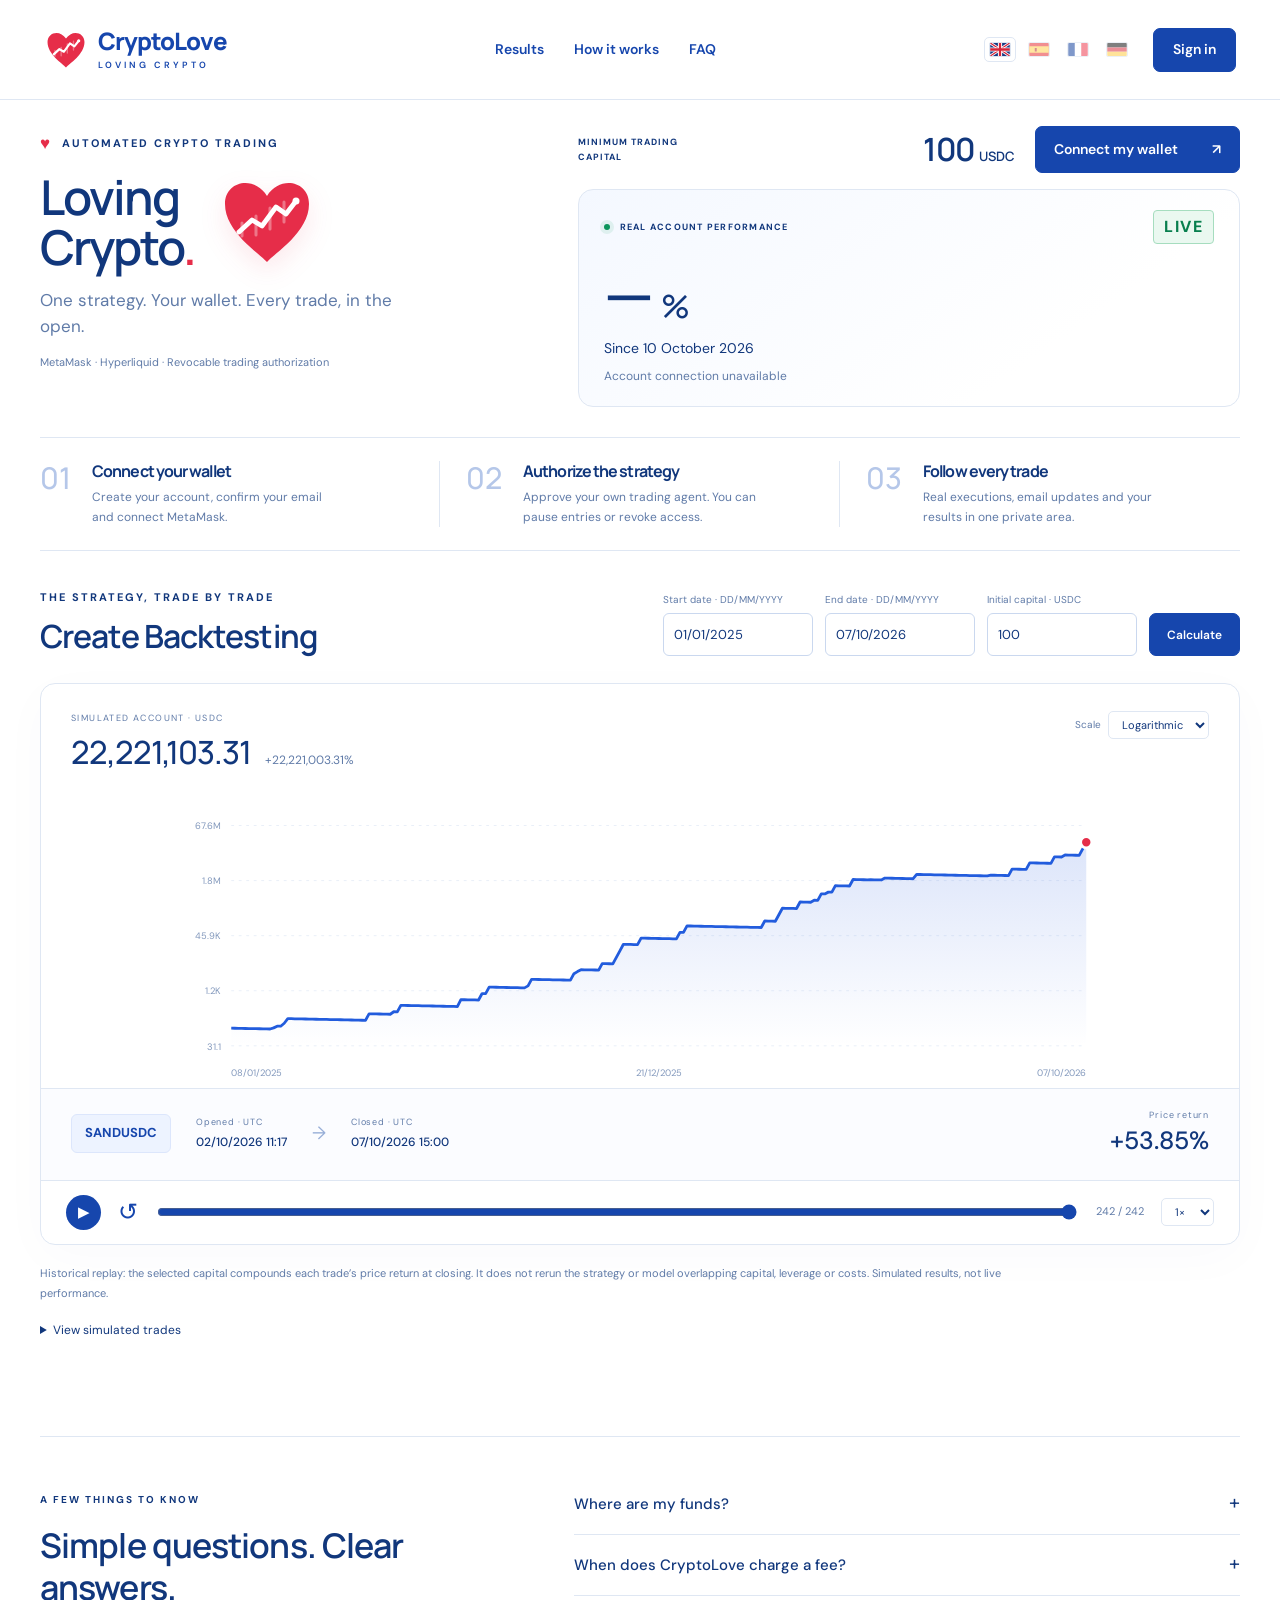
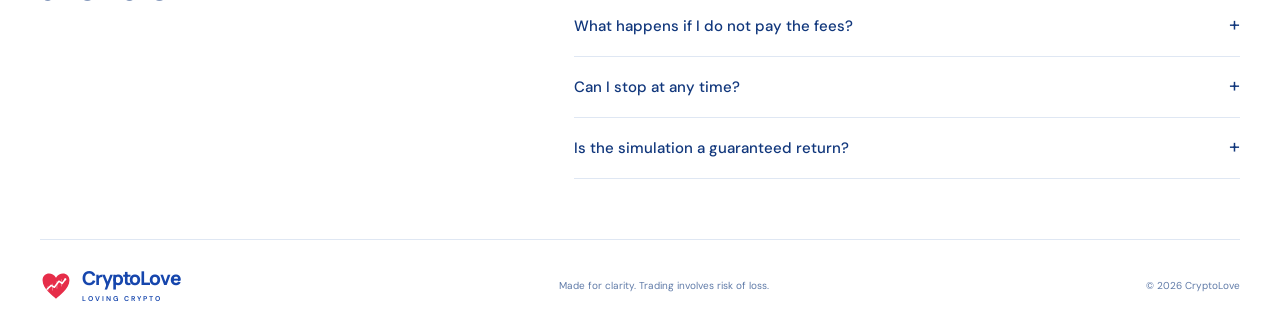
==== index.html @ 9a8be5e4 "Add files via upload" ====
<!doctype html>
<html lang="en"><head><meta charset="utf-8"><meta name="viewport" content="width=device-width,initial-scale=1">
<title>CryptoLove · Loving Crypto</title><meta name="description" content="Automated crypto trading with a revocable Hyperliquid agent. Real account transparency and an interactive historical simulation.">
<meta name="theme-color" content="#ffffff"><link rel="icon" href="logo.svg" type="image/svg+xml"><link rel="stylesheet" href="style.css">
<script src="config.js" defer></script><script src="backtest.js" defer></script><script src="app.js" defer></script></head>
<body>
<header class="site-header"><a class="brand" href="#" aria-label="CryptoLove home"><img src="logo.svg" class="brand-heart" alt=""><span>Crypto<span class="love-word">Love</span><small>LOVING CRYPTO</small></span></a>
<nav aria-label="Main"><a href="#results" data-i18n="results">Results</a><a href="#how" data-i18n="how">How it works</a><a href="#faq" data-i18n="faq">FAQ</a></nav>
<div class="header-actions"><div class="languages" aria-label="Language">
<button class="flag selected" data-lang="en" aria-label="English" title="English"><svg viewBox="0 0 60 40"><path fill="#183b85" d="M0 0h60v40H0z"/><path stroke="#fff" stroke-width="9" d="m0 0 60 40M60 0 0 40"/><path stroke="#d52439" stroke-width="4" d="m0 0 60 40M60 0 0 40"/><path stroke="#fff" stroke-width="13" d="M30 0v40M0 20h60"/><path stroke="#d52439" stroke-width="7" d="M30 0v40M0 20h60"/></svg></button>
<button class="flag" data-lang="es" aria-label="Español" title="Español"><svg viewBox="0 0 60 40"><path fill="#e73538" d="M0 0h60v40H0z"/><path fill="#ffd353" d="M0 10h60v20H0z"/><path fill="#b43038" d="M17 15h6v11h-6z"/></svg></button>
<button class="flag" data-lang="fr" aria-label="Français" title="Français"><svg viewBox="0 0 60 40"><path fill="#fff" d="M0 0h60v40H0z"/><path fill="#1845a0" d="M0 0h20v40H0z"/><path fill="#ee3d51" d="M40 0h20v40H40z"/></svg></button>
<button class="flag" data-lang="de" aria-label="Deutsch" title="Deutsch"><svg viewBox="0 0 60 40"><path fill="#171717" d="M0 0h60v14H0z"/><path fill="#db3343" d="M0 14h60v13H0z"/><path fill="#ffcd46" d="M0 27h60v13H0z"/></svg></button></div>
<button id="authButton" class="button small" data-i18n="signIn">Sign in</button><button id="privateButton" class="button small" hidden data-i18n="privateArea">Private area ↗</button></div></header>
<main>
<section class="hero shell">
<div class="hero-copy"><div class="eyebrow"><span class="tiny-heart">♥</span> <span data-i18n="automated">AUTOMATED CRYPTO TRADING</span></div>
<h1><span>Loving<br>Crypto<span class="period">.</span></span><img class="living-heart" src="logo.svg" alt="Red heart with a stock chart"></h1>
<p class="hero-description" data-i18n="heroText">One strategy. Your wallet. Every trade, in the open.</p>
<p class="micro" data-i18n="metaNote">MetaMask · Hyperliquid · Revocable trading authorization</p></div>
<div class="hero-data"><div class="hero-actions"><div class="minimum"><span data-i18n="minimum">MINIMUM TRADING CAPITAL</span><strong>100 <em>USDC</em></strong></div><button id="connectButton" class="button primary"><span data-i18n="connect">Connect my wallet</span><span aria-hidden="true">↗</span></button></div><article class="live-card"><div class="card-top"><span class="eyebrow"><i class="live-dot"></i><span data-i18n="realPerformance">REAL ACCOUNT PERFORMANCE</span></span><span class="live-tag">LIVE</span></div>
<div id="liveReturn" class="live-number">—<span>%</span></div><p class="since" data-i18n="since">Since 10 October 2026</p>
<p id="liveStatus" class="micro" aria-live="polite" data-i18n="awaiting">Connecting to account…</p><div class="live-rule"></div>
<a id="auditLink" class="text-link" hidden target="_blank" rel="noopener noreferrer"><span data-i18n="audit">Verify account on Hypurrscan</span> ↗</a>
</article></div>
</section>
<section id="how" class="steps shell" aria-label="How it works"><article><span class="step-no">01</span><div><h2 data-i18n="step1">Connect your wallet</h2><p data-i18n="step1Text">Create your account, confirm your email and connect MetaMask.</p></div></article><article><span class="step-no">02</span><div><h2 data-i18n="step2">Authorize the strategy</h2><p data-i18n="step2Text">Approve your own trading agent. You can pause entries or revoke access.</p></div></article><article><span class="step-no">03</span><div><h2 data-i18n="step3">Follow every trade</h2><p data-i18n="step3Text">Real executions, email updates and your results in one private area.</p></div></article></section>
<section id="results" class="simulation shell"><div class="section-head"><div><p class="eyebrow" data-i18n="replayEyebrow">THE STRATEGY, TRADE BY TRADE</p><h2 data-i18n="replayTitle">Create Backtesting</h2></div><form id="backtestForm" class="backtest-form" novalidate><label><span data-i18n="startDate">Start date · DD/MM/YYYY</span><input id="startDate" type="text" inputmode="numeric" placeholder="DD/MM/YYYY" maxlength="10" required aria-describedby="backtestMessage"></label><label><span data-i18n="endDate">End date · DD/MM/YYYY</span><input id="endDate" type="text" inputmode="numeric" placeholder="DD/MM/YYYY" maxlength="10" required aria-describedby="backtestMessage"></label><label><span data-i18n="initialCapital">Initial capital · USDC</span><input id="initialCapital" type="number" min="100" step="0.01" value="100" required aria-describedby="backtestMessage"></label><button id="createBacktest" type="submit" class="button" data-i18n="calculate">Calculate</button></form></div>
<p id="backtestMessage" class="backtest-message" role="status" hidden></p>
<div class="player"><div class="player-top"><div><span class="micro" data-i18n="index">SIMULATED ACCOUNT · USDC</span><strong id="indexValue">100.00</strong><span id="indexReturn">0.00%</span></div><div class="player-filters"><label><span data-i18n="scale">Scale</span><select id="scale"><option value="log" data-i18n="logScale">Logarithmic</option><option value="linear" data-i18n="linearScale">Linear</option></select></label></div></div>
<div class="chart-wrap"><svg id="chart" viewBox="0 0 1000 320" role="img" aria-label="Interactive historical compound index"><defs><linearGradient id="areaFill" x1="0" y1="0" x2="0" y2="1"><stop offset="0%" stop-color="#255bde" stop-opacity=".16"/><stop offset="100%" stop-color="#255bde" stop-opacity="0"/></linearGradient></defs><g id="grid"></g><path id="area" fill="url(#areaFill)"></path><path id="curve" fill="none" stroke="#225cdd" stroke-width="3" stroke-linejoin="round"></path><circle id="cursorDot" r="6" fill="#e52d49" stroke="white" stroke-width="3"></circle></svg><div id="chartEmpty" class="chart-empty" data-i18n="loading">Loading history…</div></div>
<div class="trade-caption" aria-live="polite"><span id="replayCoin" class="coin-badge">—</span><div><small data-i18n="opened">Opened · UTC</small><strong id="replayOpen">—</strong></div><span class="caption-arrow">→</span><div><small data-i18n="closed">Closed · UTC</small><strong id="replayClose">—</strong></div><div class="replay-profit"><small data-i18n="priceReturn">Price return</small><strong id="replayProfit">—</strong></div></div>
<div class="controls"><button id="play" class="play" aria-label="Play">▶</button><button id="restart" class="icon-button" aria-label="Restart">↺</button><input id="timeline" type="range" min="0" max="1" value="0" aria-label="Trade timeline"><span id="progress">0 / 0</span><select id="speed" aria-label="Playback speed"><option value="1">1×</option><option value="2">2×</option><option value="4">4×</option></select></div></div>
<p class="simulation-note" data-i18n="methodology">Historical replay: the selected capital compounds each trade’s price return at closing. It does not rerun the strategy or model overlapping capital, leverage or costs. Simulated results, not live performance.</p>
<details class="history-details"><summary data-i18n="viewHistory">View simulated trades</summary><p id="sourceInfo" class="micro"></p><div class="table-scroll"><table><thead><tr><th data-i18n="coin">Coin</th><th data-i18n="opened">Opened · UTC</th><th data-i18n="closed">Closed · UTC</th><th data-i18n="priceReturn">Price return</th><th data-i18n="cumulativeReturn">Cumulative return %</th><th data-i18n="simulatedBalance">Account · USDC</th></tr></thead><tbody id="historyRows"></tbody></table></div></details>
</section>
<section id="private" class="private shell" hidden><div class="section-head"><div><p class="eyebrow" data-i18n="yourAccount">YOUR ACCOUNT</p><h2 data-i18n="privateArea">Private area</h2></div><button id="logout" class="text-button" data-i18n="logout">Sign out</button></div><div class="account-bar"><div><strong id="username"></strong><p id="walletLabel" class="micro"></p><p id="agentStatus" class="micro"></p></div><div class="account-actions"><button id="authorizeButton" class="button" data-i18n="authorize">Authorize strategy</button><button id="pauseButton" class="button outline" hidden data-i18n="pause">Pause new entries</button><button id="payFees" class="button outline" data-i18n="payFees">Pay pending fees</button></div></div>
<section id="feeNotice" class="notice fee-warning" hidden aria-live="polite"><div class="fee-warning-head"><strong id="feeNoticeTitle"></strong><strong id="feeNoticeAmount"></strong></div><p id="feeNoticeDeadline"></p><p id="feeNoticeBody"></p><p class="fee-warning-risk" data-i18n="feeStopWarning">If your account is deleted, the bot stops. Open positions remain on Hyperliquid and logical/HMA stops stop being managed. Manage positions and revoke the agent there.</p><button id="payFeesNotice" class="button" data-i18n="payFees">Pay pending fees</button></section>
<p id="privateNotice" class="notice" hidden></p><div class="table-scroll"><table><thead><tr><th data-i18n="coin">Coin</th><th data-i18n="opened">Opened · UTC</th><th data-i18n="closed">Closed · UTC</th><th data-i18n="entry">Entry</th><th data-i18n="exit">Exit</th><th data-i18n="netReturn">Net profit %</th><th>CryptoLove · USDC</th><th data-i18n="balance">Account balance · USDC</th></tr></thead><tbody id="tradeRows"></tbody></table></div><p id="emptyTrades" class="empty" data-i18n="emptyTrades">No real trades have been executed for this account yet.</p>
<p class="micro" data-i18n="balanceNote">Net return is calculated on entry margin, after exchange fees and attributed funding. Balance is the account equity observed after reconciliation, including other open positions. Unpaid CryptoLove fees have not been deducted.</p>
<div class="account-bottom"><a href="https://app.hyperliquid.xyz/API" target="_blank" rel="noopener" data-i18n="revoke">Manage / revoke agent in Hyperliquid ↗</a><button id="deleteAccount" class="text-button danger" data-i18n="delete">Unsubscribe and delete profile</button></div></section>
<section id="faq" class="faq shell"><div><p class="eyebrow" data-i18n="faqEyebrow">A FEW THINGS TO KNOW</p><h2 data-i18n="faqTitle">Simple questions.<br>Clear answers.</h2></div><div class="faq-list">
<details><summary data-i18n="q1">Where are my funds?</summary><p data-i18n="a1">In your Hyperliquid account. MetaMask signs permission for an API trading wallet. CryptoLove never asks for your seed phrase or master private key. The trading agent can place orders and losses are possible.</p></details>
<details><summary data-i18n="q2">When does CryptoLove charge a fee?</summary><p id="feeExplanation" data-i18n="a2">Only when a completed trade has a net return above 1% on its entry margin. The fee is 1% of that trade’s net profit. Exactly 1% or less: no fee. Payment of accrued fees requires your MetaMask signature.</p></details>
<details><summary data-i18n="feePolicyQuestion">What happens if I do not pay the fees?</summary><p data-i18n="feePolicy">Fees must be paid within 48 hours (two days). You receive an initial notice and reminders every 8 hours. If the oldest outstanding fee expires unpaid, your profile and private data are automatically deleted and the bot stops. New fees and signing in again do not extend an existing deadline.</p><p data-i18n="feeStopWarning">Open positions remain on Hyperliquid and logical/HMA stops stop being managed. Manage positions and revoke the agent there.</p></details>
<details><summary data-i18n="q3">Can I stop at any time?</summary><p data-i18n="a3">Yes. Pause new entries in your private area; existing positions remain managed. Unsubscribe deletes your profile and stops all management and emails. Any open positions remain in Hyperliquid; manage them and revoke the agent there.</p></details>
<details><summary data-i18n="q4">Is the simulation a guaranteed return?</summary><p data-i18n="a4">No. It replays the supplied historical simulation. The large live figure uses the public master account and is separate from the backtest. Live execution, liquidity, fees and each account’s capital can change results.</p></details>
</div></section>
</main>
<footer class="shell"><a class="brand" href="#"><img src="logo.svg" alt=""><span>CryptoLove<small>LOVING CRYPTO</small></span></a><p data-i18n="footer">Made for clarity. Trading involves risk of loss.</p><span>© 2026 CryptoLove</span></footer>
<dialog id="authDialog"><button class="close-dialog" aria-label="Close">×</button><img src="logo.svg" class="dialog-logo" alt=""><h2 id="authTitle">Welcome back.</h2><div class="tabs"><button id="loginTab" class="selected" data-i18n="signIn">Sign in</button><button id="signupTab" data-i18n="signUp">Sign up</button></div><form id="authForm"><label><span data-i18n="username">Username</span><input name="username" autocomplete="username" minlength="3" maxlength="32" pattern="[a-zA-Z0-9_\-]+"></label><label><span>Email</span><input name="email" type="email" autocomplete="email" required></label><label><span data-i18n="password">Password</span><input name="password" type="password" autocomplete="current-password" required maxlength="128"></label><p class="micro" id="passwordHint" hidden data-i18n="passwordHint">At least 12 characters. We’ll email you a confirmation link.</p><button class="button full" type="submit" id="authSubmit" data-i18n="signIn">Sign in</button></form><p id="authMessage" class="form-message" role="status"></p><div class="auth-links"><button id="forgot" class="text-button" data-i18n="forgot">Forgot password?</button><button id="resend" class="text-button" data-i18n="resend">Resend confirmation</button></div><div id="googleWrap" hidden><div class="or" data-i18n="or">or continue with</div><div id="googleButton"></div></div></dialog>
<dialog id="consentDialog"><button class="close-dialog" aria-label="Close">×</button><p class="eyebrow">METAMASK + HYPERLIQUID</p><h2 data-i18n="authorize">Authorize strategy</h2><p data-i18n="consentText">You authorize a dedicated API wallet to trade on your Hyperliquid account. The key is encrypted on the server. It cannot withdraw funds to another wallet. You can revoke it in Hyperliquid.</p><p id="consentNetwork" class="notice"></p><p data-i18n="consentFee">CryptoLove charges 1% of net profit only when the completed trade returns more than 1% on entry margin. Payment requires a separate wallet signature.</p><p class="micro" data-i18n="consentRisk">Use a dedicated trading account with at least 100 USDC and no unrelated positions. Automated trading can lose money. Execution may differ between accounts.</p><p class="notice fee-warning" data-i18n="feePolicy">Fees must be paid within 48 hours (two days). An initial notice and reminders every 8 hours are sent. Unpaid overdue fees lead to automatic profile deletion and stopped automation.</p><p class="micro" data-i18n="feeStopWarning">Open positions remain on Hyperliquid. Logical/HMA stops stop being managed. Manage positions and revoke the agent there.</p><label class="checkbox"><input type="checkbox" id="acceptConsent"><span data-i18n="accept">I understand and authorize these trading permissions and fees.</span></label><button id="signAgent" class="button full" data-i18n="signAuthorization">Sign authorization in MetaMask</button></dialog>
<dialog id="actionDialog"><button class="close-dialog" aria-label="Close">×</button><h2 id="actionTitle"></h2><p id="actionBody"></p><form id="resetForm" hidden><label><span data-i18n="newPassword">New password</span><input type="password" name="password" minlength="12" maxlength="128" required autocomplete="new-password"></label><button class="button full" type="submit" data-i18n="save">Save password</button></form><button id="actionConfirm" class="button full" hidden></button></dialog>
<div id="toast" class="toast" role="status" hidden></div>
</body></html>
---- style.css ----
@import url('https://fonts.googleapis.com/css2?family=DM+Sans:wght@400;500;600;700&family=Manrope:wght@400;500;600;700;800&display=swap');
:root{--blue:#1646ad;--ink:#11377c;--muted:#607ba8;--bright:#275cde;--red:#e62d49;--line:#dfe7f3;--pale:#f6f9ff;--font:'DM Sans',Arial,sans-serif}*{box-sizing:border-box}html{scroll-behavior:smooth;scroll-padding-top:100px}body{margin:0;background:#fff;color:var(--ink);font-family:var(--font);font-size:15px;line-height:1.6}button,input,select{font:inherit}button,a,select,input{ -webkit-tap-highlight-color:transparent}button,a{touch-action:manipulation}button{cursor:pointer}button:disabled{opacity:.55;cursor:wait}a{color:var(--blue);text-decoration:none}a:hover{text-decoration:underline}[hidden]{display:none!important}:focus-visible{outline:3px solid #79a5ff;outline-offset:4px}button{color:var(--blue)}.shell{width:min(1240px,calc(100% - 80px));margin:auto}.site-header{height:100px;max-width:1440px;padding:0 44px;margin:auto;display:flex;align-items:center;justify-content:space-between;border-bottom:1px solid var(--line);gap:25px}.brand{display:flex;align-items:center;gap:10px;line-height:1.05;font-size:24px;font-weight:800;letter-spacing:-1px;font-family:Manrope,var(--font)}.brand:hover{text-decoration:none}.brand img{width:44px;height:44px}.brand small{display:block;font-family:var(--font);font-size:9px;letter-spacing:3px;margin-top:8px;font-weight:600}.brand-heart{animation:heartbeat 3s infinite}.site-header nav{display:flex;gap:30px;font-size:14px;font-weight:600}.header-actions{display:flex;align-items:center;gap:20px}.languages{display:flex;gap:7px}.flag{border:1px solid transparent;background:white;padding:4px;border-radius:5px;display:grid;place-items:center;opacity:.55}.flag svg{height:15px;width:22px;border-radius:2px;border:1px solid #dce4f0}.flag.selected,.flag:hover{opacity:1;border-color:var(--line)}.button{display:inline-flex;align-items:center;justify-content:center;gap:25px;border:1px solid var(--blue);background:var(--blue);color:white;padding:14px 25px;border-radius:7px;font-weight:600;font-size:14px;line-height:1.5}.button:hover{background:#0b328d;border-color:#0b328d;text-decoration:none}.button.small{padding:10px 19px;min-height:44px}.button.primary{font-size:16px;padding:17px 25px;min-width:245px;justify-content:space-between}.button.outline{background:white;color:var(--blue);border-color:var(--line)}.button.outline:hover{background:var(--pale)}.button.full{width:100%}.hero{padding:67px 0 58px;display:grid;grid-template-columns:1.3fr 1fr;gap:100px;align-items:center}.eyebrow{font-size:11px;letter-spacing:2px;font-weight:700;display:flex;align-items:center;gap:10px}.tiny-heart{color:var(--red);font-size:17px}.hero h1{font-family:Manrope,var(--font);font-size:clamp(68px,7.4vw,102px);font-weight:600;line-height:1.05;letter-spacing:-6px;margin:21px 0 22px}.hero-line{display:flex;align-items:center;white-space:nowrap}.period{color:var(--red)}.living-heart{width:103px;height:103px;margin-left:22px;transform-origin:50% 54%;animation:heartbeat 2.8s infinite;filter:drop-shadow(0 10px 13px #e62d491c)}@keyframes heartbeat{0%,35%,100%{transform:scale(1);opacity:.8}8%,20%{transform:scale(1.1);opacity:1}14%{transform:scale(1.02)}}.hero-description{font-size:19px;max-width:370px;line-height:1.7;color:var(--muted);margin:0 0 28px}.micro{font-size:12px;color:var(--muted);line-height:1.7}.hero-copy>.micro{margin-top:14px;font-size:11px}.hero-data{padding-top:6px}.live-card{border:1px solid var(--line);border-radius:15px;padding:27px 30px 24px;background:linear-gradient(145deg,#f4f8ff,#fff 72%);position:relative;overflow:hidden}.card-top{display:flex;align-items:center;justify-content:space-between;gap:10px}.card-top .eyebrow{font-size:9px;letter-spacing:1.25px}.live-dot{width:6px;height:6px;border-radius:50%;background:var(--bright);box-shadow:0 0 0 4px #275cde15}.live-tag{font-size:8px;letter-spacing:1px;border:1px solid #adc3ed;border-radius:4px;padding:2px 6px}.live-number{font-family:Manrope,var(--font);font-size:clamp(55px,6vw,80px);letter-spacing:-4px;line-height:1.2;margin:25px 0 6px;font-weight:500;overflow-wrap:anywhere}.live-number span{font-size:40px;letter-spacing:-1px;margin-left:10px}.since{font-size:14px;margin:0}.live-card>.micro{margin:9px 0 0;min-height:22px}.live-rule{height:1px;background:var(--line);margin:20px 0 15px}.text-link{font-size:13px;font-weight:700;display:flex;justify-content:space-between}.live-card small{display:block;font-size:10px;color:var(--muted);margin-top:8px}.minimum{display:flex;justify-content:space-between;align-items:center;margin-top:20px;gap:20px;border-bottom:1px solid var(--line);padding-bottom:18px}.minimum>span{font-size:10px;line-height:1.6;letter-spacing:1.5px;max-width:155px;font-weight:700}.minimum strong{font-family:Manrope,var(--font);font-size:40px;letter-spacing:-1.5px;font-weight:600;white-space:nowrap}.minimum em{font-size:17px;font-weight:600;font-style:normal;letter-spacing:0}.steps{display:grid;grid-template-columns:repeat(3,1fr);border-top:1px solid var(--line);border-bottom:1px solid var(--line);padding:30px 0;margin-bottom:78px}.steps article{display:flex;gap:21px;padding:0 26px;border-right:1px solid var(--line)}.steps article:first-child{padding-left:0}.steps article:last-child{border:0;padding-right:0}.step-no{font-size:30px;line-height:1.1;font-weight:500;color:#b5c7e9;font-family:Manrope}.steps h2{font-size:16px;margin:0 0 7px;font-weight:700}.steps p{font-size:12px;color:var(--muted);margin:0;max-width:240px}.section-head{display:flex;align-items:end;justify-content:space-between;gap:25px;margin-bottom:27px}.section-head .eyebrow{margin:0 0 10px}h2{font-family:Manrope,var(--font);letter-spacing:-.9px;font-size:35px;font-weight:600;line-height:1.25;margin:0}.outline-tag{font-size:9px;letter-spacing:1.5px;padding:7px 12px;border:1px solid var(--line);border-radius:20px;white-space:nowrap}.player{border:1px solid var(--line);border-radius:15px;overflow:hidden;background:#fff;box-shadow:0 12px 50px #12377c06}.player-top{padding:27px 30px 0;display:flex;justify-content:space-between;gap:20px}.player-top .micro{display:block;font-size:9px;letter-spacing:1.4px}.player-top strong{font-family:Manrope,var(--font);font-size:32px;font-weight:500;letter-spacing:-1px;margin-right:14px}.player-top #indexReturn{font-size:12px;color:var(--muted)}.player-filters{display:flex;gap:17px;align-items:start}.player-filters label{font-size:10px;color:var(--muted);display:flex;gap:7px;align-items:center}select{border:1px solid var(--line);padding:5px 9px;border-radius:5px;background:white;color:var(--ink);font-size:11px}.chart-wrap{position:relative;margin:10px 15px 0;height:300px}#chart{width:100%;height:100%;overflow:visible}.chart-empty{position:absolute;inset:0;display:grid;place-items:center;color:var(--muted);font-size:14px}.trade-caption{display:flex;align-items:center;gap:25px;padding:19px 30px 20px;border-top:1px solid var(--line);background:#fbfcff}.trade-caption small{display:block;font-size:9px;letter-spacing:.8px;color:var(--muted)}.trade-caption strong{font-size:12px;font-weight:500}.coin-badge{background:#edf3ff;color:var(--blue);border:1px solid #dce6fc;min-width:77px;padding:8px 11px;text-align:center;border-radius:6px;font-size:13px;font-weight:700}.caption-arrow{color:#98afd8;font-size:18px}.replay-profit{margin-left:auto;text-align:right}.replay-profit strong{font-size:25px;line-height:1.5}.negative{color:var(--red)!important}.controls{display:flex;align-items:center;gap:17px;padding:14px 25px;border-top:1px solid var(--line)}.play{background:var(--blue);color:white;border:0;border-radius:50%;width:35px;height:35px;flex-shrink:0}.icon-button{border:0;background:white;font-size:24px;padding:0;line-height:1}.controls input{flex:1;width:80px;accent-color:var(--blue)}.controls>span{font-size:11px;color:var(--muted);white-space:nowrap}.simulation-note{max-width:1000px;color:var(--muted);font-size:11px;line-height:1.85;margin:18px 0}.history-details{font-size:12px}.history-details summary{cursor:pointer;width:max-content}.table-scroll{overflow:auto}table{width:100%;border-collapse:collapse;font-size:11px;white-space:nowrap}th{font-size:10px;text-align:left;color:var(--muted);font-weight:500;padding:15px 12px;border-bottom:1px solid var(--line)}td{padding:14px 12px;border-bottom:1px solid #edf1f8}td small{display:block;color:var(--muted);font-size:9px}.history-details .table-scroll{max-height:320px;margin-top:15px}.faq{display:grid;grid-template-columns:.8fr 1.2fr;gap:90px;margin-top:95px;padding-top:55px;border-top:1px solid var(--line);padding-bottom:60px}.faq .eyebrow{font-size:10px;margin:0 0 16px}.faq h2{font-size:34px}.faq-list details{border-bottom:1px solid var(--line);padding:18px 0}.faq-list details:first-child{padding-top:0}.faq-list summary{font-size:15px;font-weight:500;list-style:none;display:flex;justify-content:space-between;gap:20px;cursor:pointer}.faq-list summary::after{content:'+';font-size:20px;font-weight:400;line-height:1}.faq-list details[open] summary::after{content:'−'}.faq-list p{font-size:12px;color:var(--muted);line-height:1.8;padding-right:20px}footer{display:flex;justify-content:space-between;align-items:center;border-top:1px solid var(--line);padding:28px 0!important;gap:20px}footer .brand{font-size:19px}footer img{width:32px!important;height:32px!important}footer .brand small{font-size:7px;letter-spacing:2px;margin-top:6px}footer p,footer>span{font-size:10px;color:var(--muted)}.private{border:1px solid var(--line);padding:30px;border-radius:12px;margin-top:70px}.private .section-head h2{font-size:28px}.account-bar{display:flex;justify-content:space-between;gap:20px;padding:20px 0;border-top:1px solid var(--line)}.account-actions{display:flex;gap:8px;align-items:center;flex-wrap:wrap}.account-actions .button{font-size:11px;padding:10px 12px}.account-bar p{margin:4px 0;overflow-wrap:anywhere}.account-bottom{display:flex;justify-content:space-between;gap:20px;margin-top:23px;font-size:11px}.empty{padding:30px 0;text-align:center;color:var(--muted);font-size:13px}.text-button{border:0;background:none;font-size:12px;padding:0}.text-button:hover{text-decoration:underline}.danger{color:var(--red)}.notice{background:#f2f6ff;border:1px solid #dce7fc;border-radius:7px;padding:12px 15px;font-size:12px}.private .notice{overflow-wrap:anywhere}dialog{border:1px solid var(--line);color:var(--ink);border-radius:17px;padding:32px;max-width:460px;width:calc(100% - 32px);box-shadow:0 30px 100px #10367b22;max-height:90vh;overflow:auto}dialog::backdrop{background:#10274755;backdrop-filter:blur(5px)}dialog h2{font-size:27px;margin:0 0 18px}dialog p{font-size:13px}dialog .eyebrow{font-size:9px}.close-dialog{position:absolute;right:16px;top:13px;border:0;background:none;font-size:26px;line-height:1}.dialog-logo{width:45px;margin-bottom:15px}.tabs{display:flex;border-bottom:1px solid var(--line);margin-bottom:22px;gap:20px}.tabs button{background:none;border:0;border-bottom:2px solid transparent;padding:0 0 10px;font-size:14px}.tabs .selected{border-color:var(--blue);font-weight:700}form label{display:flex;flex-direction:column;font-size:12px;gap:6px;margin-bottom:16px}form input{padding:10px 12px;border:1px solid #cad8ef;border-radius:6px;width:100%;color:var(--ink);background:white}form input:focus{border-color:var(--blue);outline:none;box-shadow:0 0 0 3px #1746ad0a}.form-message{font-size:12px!important;white-space:pre-line}.auth-links{display:flex;justify-content:space-between;margin:17px 0}.auth-links button{font-size:11px}.or{font-size:11px;text-align:center;color:var(--muted);border-top:1px solid var(--line);padding:16px 0 12px}#googleButton{display:flex;justify-content:center}.checkbox{font-size:12px;display:flex;gap:10px;align-items:start;margin:20px 0}.checkbox input{margin-top:5px;accent-color:var(--blue)}.toast{position:fixed;bottom:25px;left:50%;transform:translateX(-50%);padding:14px 22px;border:1px solid var(--line);background:var(--ink);color:white;border-radius:9px;z-index:10;box-shadow:0 10px 40px #10367b22;font-size:13px;max-width:min(700px,95%)}
@media(min-width:1600px){.hero{padding-top:86px;padding-bottom:76px}.hero h1{font-size:112px}.chart-wrap{height:340px}}@media(max-width:1100px){.site-header{padding:0 25px}.site-header nav{gap:17px}.header-actions{gap:13px}.hero{gap:45px}.living-heart{width:80px;height:80px;margin-left:13px}.hero h1{font-size:82px}.steps article{padding:0 18px;gap:15px}.card-top .eyebrow{font-size:8px}.shell{width:calc(100% - 60px)}.faq{gap:55px}.player-filters label{flex-direction:column;align-items:start}}@media(max-width:800px){.site-header{height:83px;padding:0 22px}.site-header nav{display:none}.brand{font-size:21px}.brand img{width:37px;height:37px}.brand small{font-size:7px;letter-spacing:2px}.header-actions{gap:12px}.languages{gap:3px}.flag{padding:3px}.flag svg{width:19px;height:13px}.button.small{padding:8px 12px;font-size:11px}.shell{width:calc(100% - 40px)}.hero{padding:45px 0;grid-template-columns:1fr 1fr;gap:28px}.hero h1{font-size:64px;letter-spacing:-4px}.living-heart{width:61px;height:61px;margin-left:8px}.hero-description{font-size:16px}.hero .eyebrow{font-size:8px;letter-spacing:1px}.hero .button{min-width:0;width:100%;font-size:13px;padding:14px 18px}.live-card{padding:20px}.live-number{font-size:52px;letter-spacing:-3px}.live-number span{font-size:26px}.live-tag{display:none}.minimum strong{font-size:30px}.minimum em{font-size:12px}.minimum>span{font-size:8px;max-width:115px;letter-spacing:1px}.steps{margin-bottom:50px}.steps article{gap:12px;padding:0 12px}.step-no{font-size:22px}.steps h2{font-size:13px}.steps p{font-size:11px}.section-head{align-items:start;flex-direction:column;gap:14px}h2{font-size:29px}.chart-wrap{height:270px}.trade-caption{gap:14px;padding:16px 20px}.trade-caption strong{font-size:10px}.replay-profit strong{font-size:22px}.caption-arrow{display:none}.faq{grid-template-columns:1fr;gap:28px;margin-top:55px}.faq h2{font-size:29px}.faq h2 br{display:none}.account-bar{flex-direction:column}.private{padding:22px}.account-bottom{flex-direction:column}footer p{display:none}}@media(max-width:570px){.hero{grid-template-columns:1fr;gap:32px;padding-top:36px}.hero h1{font-size:78px;line-height:1.01;letter-spacing:-5px;margin-top:17px}.living-heart{width:82px;height:82px;margin-left:18px}.hero-description{max-width:100%;font-size:16px;margin-bottom:20px}.hero-copy>.micro{margin-bottom:0}.hero .button{width:auto;min-width:235px}.hero-data{padding:0}.live-card{padding:22px}.live-number{font-size:67px;margin-top:18px}.minimum strong{font-size:39px}.minimum>span{font-size:10px;max-width:165px}.minimum em{font-size:16px}.live-tag{display:block}.card-top .eyebrow{font-size:9px}.live-card>.micro{min-height:0}.live-rule{margin:15px 0}.header-actions{gap:7px}.languages{gap:0}.flag{padding:3px}.flag svg{width:17px;height:12px}.brand{font-size:19px}.brand img{width:31px;height:31px}.site-header{padding:0 16px}.brand small{font-size:6px;letter-spacing:1.5px}.button.small{padding:8px 9px}.steps{grid-template-columns:1fr;padding:9px 0;margin-bottom:44px}.steps article{border-right:0;border-bottom:1px solid var(--line);padding:20px 0!important;gap:20px}.steps article:last-child{border-bottom:0}.step-no{font-size:27px}.steps h2{font-size:16px}.steps p{font-size:12px;max-width:none}.player-top{padding:20px 17px 0;gap:10px}.player-top strong{font-size:25px}.player-top #indexReturn{display:block;font-size:10px}.player-filters{gap:6px}.player-filters select{font-size:10px;padding:4px}.player-filters label span{font-size:9px}.chart-wrap{height:220px;margin:10px 2px 0}.trade-caption{gap:12px;flex-wrap:wrap;padding:15px}.coin-badge{min-width:60px;font-size:11px}.trade-caption>div:not(.replay-profit){flex-basis:calc(50% - 48px)}.trade-caption strong{font-size:9px}.replay-profit{width:100%;display:flex;align-items:center;justify-content:space-between;border-top:1px solid var(--line);padding-top:7px}.replay-profit strong{font-size:21px}.controls{padding:12px 15px;gap:10px}.controls select{padding:4px}.controls #progress{font-size:10px}.outline-tag{font-size:8px;letter-spacing:1px}.section-head .eyebrow{font-size:9px}.faq{padding-top:35px;margin-top:45px}.faq h2{font-size:26px}footer{padding:22px 0!important}footer>span{font-size:9px}.private .section-head{flex-direction:row}.private .section-head h2{font-size:24px}}
@media(prefers-reduced-motion:reduce){html{scroll-behavior:auto}.living-heart,.brand-heart{animation:none}}

.fee-warning{background:#fff3f4;border:1px solid #ec9dab;border-left:4px solid var(--red);color:#9c1631;padding:20px;margin:4px 0 22px}.fee-warning-head{display:flex;justify-content:space-between;gap:12px;flex-wrap:wrap;font-size:17px}.fee-warning p{margin:10px 0;line-height:1.7}.fee-warning #feeNoticeDeadline{font-weight:700}.fee-warning-risk{font-size:12px}.fee-warning .button{background:#be1939;border-color:#be1939;margin-top:6px}.fee-warning .button:hover{background:#9c1631}.fee-warning .button:disabled{cursor:not-allowed}.fee-warning.fee-hold{background:#fff9eb;border-color:#d4b871;color:#785614}.fee-warning.fee-hold .fee-warning-risk{color:#785614}@media(max-width:570px){.fee-warning{padding:16px}.fee-warning-head{font-size:16px}.fee-warning .button{width:100%}}

/* Compact hero and date/capital controls. */
.hero{padding:24px 0 30px;grid-template-columns:.85fr 1.15fr;gap:48px;align-items:start}
.hero-copy{padding-top:6px}.hero h1{display:flex;align-items:center;gap:22px;font-size:48px;line-height:1.04;letter-spacing:-2px;margin:15px 0 16px}
.hero .living-heart{width:100px;height:100px;margin:0;flex-shrink:0}.hero-description{font-size:17px;line-height:1.5;max-width:360px;margin-bottom:12px}
.hero-data{padding:0;min-width:0}.hero-actions{display:flex;align-items:center;justify-content:space-between;gap:20px;margin-bottom:14px}
.hero-actions .minimum{margin:0;padding:0;border:0;gap:12px;flex:1}.hero-actions .minimum>span{max-width:100px;font-size:9px;letter-spacing:1px}
.hero-actions .minimum strong{font-size:32px}.hero-actions .minimum em{font-size:13px}.hero-actions .button{min-width:205px;padding:12px 18px;font-size:14px;white-space:nowrap}
.live-card{padding:20px 25px}.live-number{font-size:64px;margin:12px 0 4px;letter-spacing:-3px}.live-number span{font-size:32px}.live-card>.micro{min-height:0;margin:7px 0 0}
.live-tag{display:inline-block;font-size:16px;font-weight:800;letter-spacing:1.4px;color:#087f4e;background:#eaf8f0;border-color:#a6ddbf;padding:3px 10px}
.live-dot{background:#09945a;box-shadow:0 0 0 4px #09945a18}.live-rule{margin:12px 0 10px}
.steps{padding:23px 0;margin-bottom:38px}.simulation>.section-head{align-items:end;gap:25px;flex-wrap:wrap}.simulation>.section-head h2{font-size:32px}
.backtest-form{display:flex;gap:12px;align-items:end;flex-wrap:wrap;flex:1;justify-content:flex-end}
.backtest-form label{margin:0;flex:0 1 150px;min-width:125px;font-size:10px;color:var(--muted);gap:5px}.backtest-form input{padding:10px;font-size:13px;height:43px}
.backtest-form .button{height:43px;padding:10px 17px;font-size:12px}.backtest-message{font-size:12px;color:var(--muted);padding:10px 14px;border:1px solid var(--line);border-radius:6px;margin:-12px 0 18px;background:var(--pale)}
.backtest-message.error{color:#a51d35;border-color:#eab0bd;background:#fff5f6}.backtest-form input[aria-invalid="true"]{border-color:#c42a46}
.trade-caption strong{font-variant-numeric:tabular-nums}.coin-badge{min-width:100px}.history-details td:nth-last-child(-n+2){font-variant-numeric:tabular-nums;font-weight:600}
@media(max-width:1100px){.hero{gap:30px;grid-template-columns:.8fr 1.2fr}.hero-actions{gap:12px}.hero-actions .button{min-width:0;font-size:12px;padding:12px}.hero-actions .minimum{gap:8px}.hero-actions .minimum strong{font-size:28px}.hero-actions .minimum>span{font-size:8px;max-width:90px}.simulation>.section-head{align-items:start;flex-direction:column}.backtest-form{width:100%;justify-content:flex-start;gap:12px}.backtest-form label{flex:1}.hero h1{font-size:43px}.hero .living-heart{width:90px;height:90px}}
@media(max-width:800px){.hero{grid-template-columns:1fr 1.25fr;gap:22px;padding-top:20px}.hero h1{font-size:37px;gap:10px}.hero .living-heart{width:76px;height:76px}.hero-description{font-size:15px}.hero-actions{align-items:stretch;flex-direction:column;gap:9px}.hero-actions .minimum{justify-content:space-between}.hero-actions .minimum>span{max-width:none;font-size:8px}.hero-actions .button{width:100%;padding:10px}.live-card{padding:18px}.card-top .eyebrow{font-size:8px}.live-number{font-size:53px}.live-tag{font-size:14px}.backtest-form label{min-width:125px}.coin-badge{min-width:87px}.trade-caption{flex-wrap:wrap}.trade-caption strong{font-size:11px}}
@media(max-width:570px){.hero{grid-template-columns:1fr;gap:15px;padding:16px 0 23px}.hero-copy{padding:0}.hero h1{font-size:42px;gap:18px;margin:10px 0 11px}.hero .living-heart{width:87px;height:87px}.hero-description{margin:0 0 6px;font-size:15px}.hero-copy>.micro{margin-top:5px}.hero-actions{flex-direction:row;align-items:center;gap:12px}.hero-actions .minimum{display:block}.hero-actions .minimum>span{display:block;max-width:110px;font-size:8px}.hero-actions .minimum strong{font-size:28px}.hero-actions .button{width:auto;min-width:0;font-size:12px;padding:12px;gap:10px}.live-number{font-size:58px}.live-tag{font-size:16px}.steps{margin-bottom:30px}.backtest-form{display:grid;grid-template-columns:1fr 1fr;width:100%}.backtest-form label{min-width:0}.backtest-form .button{width:100%}.simulation>.section-head h2{font-size:28px}.trade-caption{gap:12px}.trade-caption .coin-badge{flex-basis:100%;text-align:left}.trade-caption>div:not(.replay-profit){flex-basis:calc(50% - 6px)}.trade-caption strong{font-size:12px}.replay-profit strong{font-size:21px}}
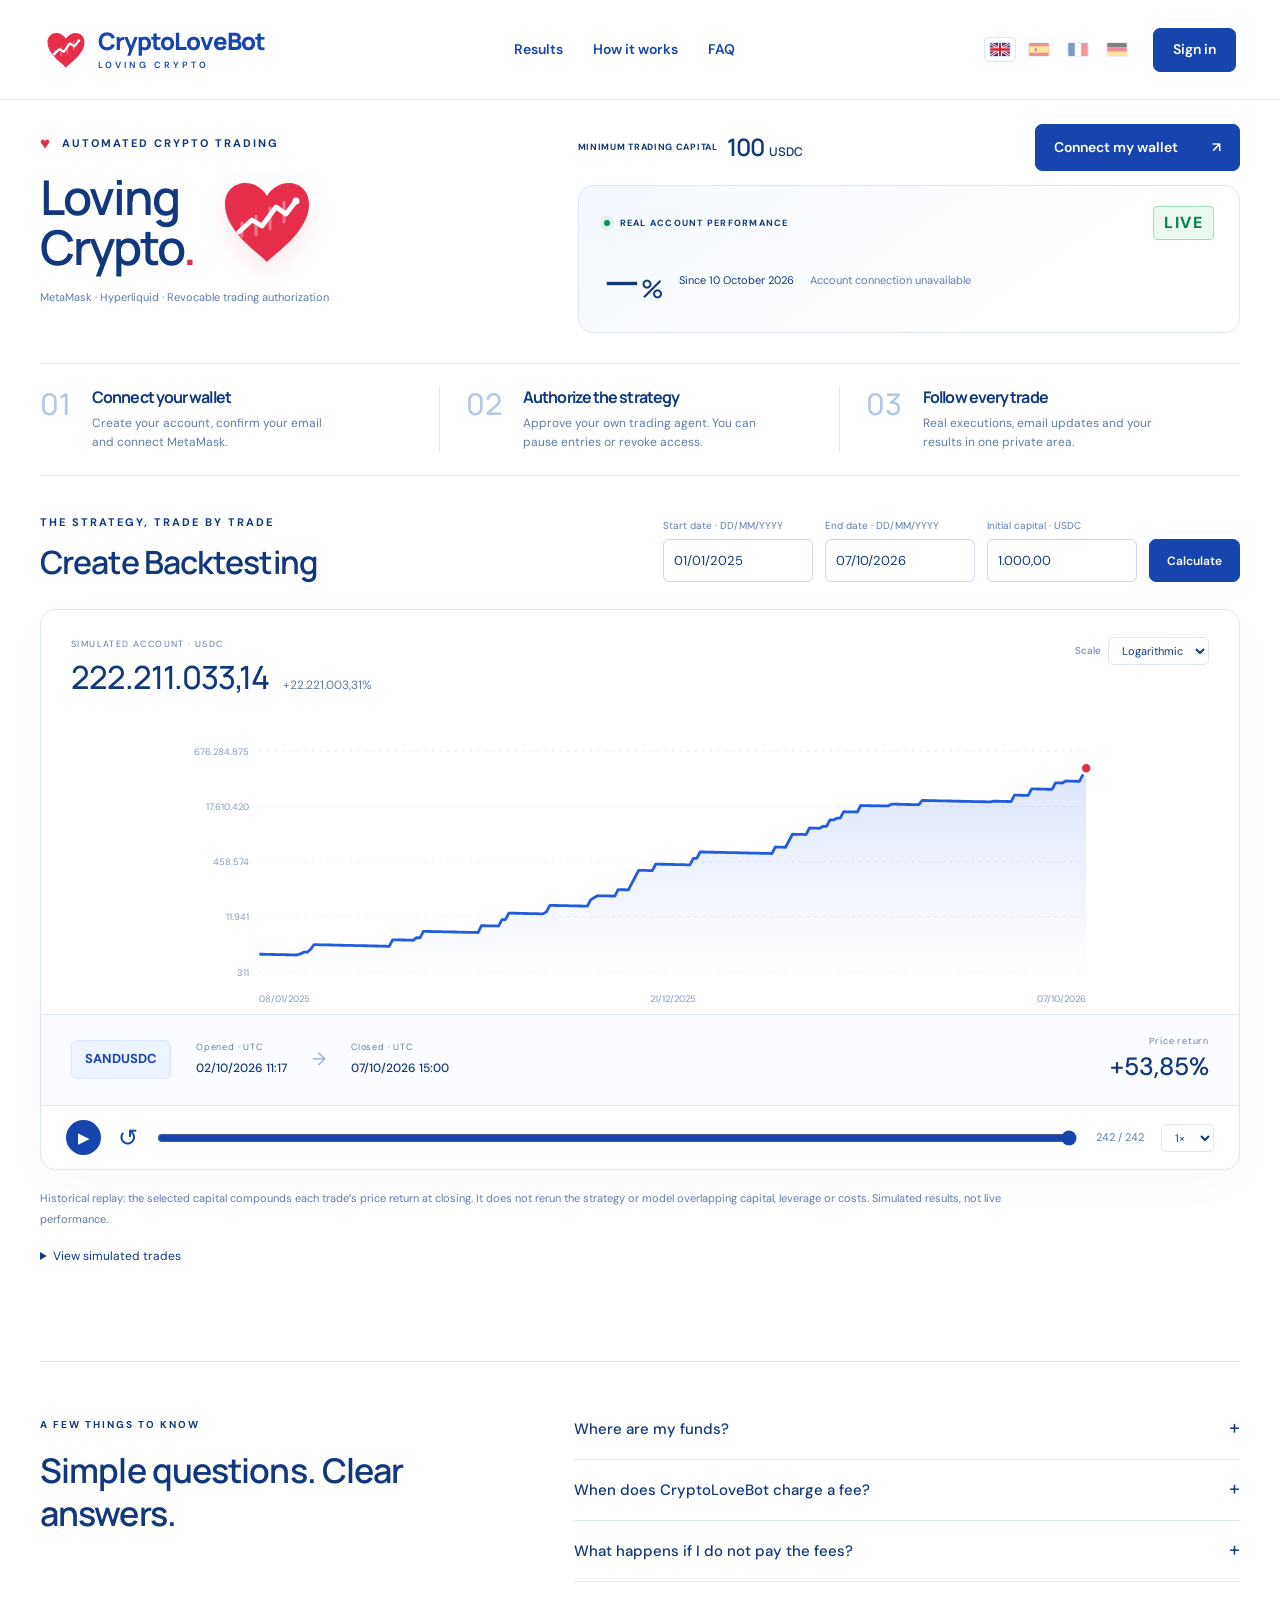
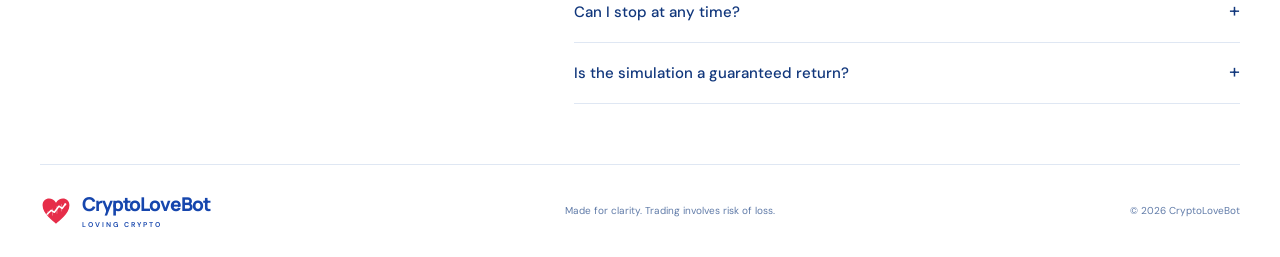
==== commit e7430344: "Add files via upload" ====
--- a/index.html
+++ b/index.html
@@ -1,10 +1,10 @@
 <!doctype html>
 <html lang="en"><head><meta charset="utf-8"><meta name="viewport" content="width=device-width,initial-scale=1">
-<title>CryptoLove · Loving Crypto</title><meta name="description" content="Automated crypto trading with a revocable Hyperliquid agent. Real account transparency and an interactive historical simulation.">
+<title>CryptoLoveBot · Loving Crypto</title><meta name="description" content="Automated crypto trading with a revocable Hyperliquid agent. Real account transparency and an interactive historical simulation.">
 <meta name="theme-color" content="#ffffff"><link rel="icon" href="logo.svg" type="image/svg+xml"><link rel="stylesheet" href="style.css">
 <script src="config.js" defer></script><script src="backtest.js" defer></script><script src="app.js" defer></script></head>
 <body>
-<header class="site-header"><a class="brand" href="#" aria-label="CryptoLove home"><img src="logo.svg" class="brand-heart" alt=""><span>Crypto<span class="love-word">Love</span><small>LOVING CRYPTO</small></span></a>
+<header class="site-header"><a class="brand" href="#" aria-label="CryptoLoveBot home"><img src="logo.svg" class="brand-heart" alt=""><span>Crypto<span class="love-word">LoveBot</span><small>LOVING CRYPTO</small></span></a>
 <nav aria-label="Main"><a href="#results" data-i18n="results">Results</a><a href="#how" data-i18n="how">How it works</a><a href="#faq" data-i18n="faq">FAQ</a></nav>
 <div class="header-actions"><div class="languages" aria-label="Language">
 <button class="flag selected" data-lang="en" aria-label="English" title="English"><svg viewBox="0 0 60 40"><path fill="#183b85" d="M0 0h60v40H0z"/><path stroke="#fff" stroke-width="9" d="m0 0 60 40M60 0 0 40"/><path stroke="#d52439" stroke-width="4" d="m0 0 60 40M60 0 0 40"/><path stroke="#fff" stroke-width="13" d="M30 0v40M0 20h60"/><path stroke="#d52439" stroke-width="7" d="M30 0v40M0 20h60"/></svg></button>
@@ -16,18 +16,17 @@
 <section class="hero shell">
 <div class="hero-copy"><div class="eyebrow"><span class="tiny-heart">♥</span> <span data-i18n="automated">AUTOMATED CRYPTO TRADING</span></div>
 <h1><span>Loving<br>Crypto<span class="period">.</span></span><img class="living-heart" src="logo.svg" alt="Red heart with a stock chart"></h1>
-<p class="hero-description" data-i18n="heroText">One strategy. Your wallet. Every trade, in the open.</p>
 <p class="micro" data-i18n="metaNote">MetaMask · Hyperliquid · Revocable trading authorization</p></div>
 <div class="hero-data"><div class="hero-actions"><div class="minimum"><span data-i18n="minimum">MINIMUM TRADING CAPITAL</span><strong>100 <em>USDC</em></strong></div><button id="connectButton" class="button primary"><span data-i18n="connect">Connect my wallet</span><span aria-hidden="true">↗</span></button></div><article class="live-card"><div class="card-top"><span class="eyebrow"><i class="live-dot"></i><span data-i18n="realPerformance">REAL ACCOUNT PERFORMANCE</span></span><span class="live-tag">LIVE</span></div>
-<div id="liveReturn" class="live-number">—<span>%</span></div><p class="since" data-i18n="since">Since 10 October 2026</p>
-<p id="liveStatus" class="micro" aria-live="polite" data-i18n="awaiting">Connecting to account…</p><div class="live-rule"></div>
+<div class="live-readout" tabindex="0"><div id="liveReturn" class="live-number">—<span>%</span></div><p class="since" data-i18n="since">Since 10 October 2026</p>
+<p id="liveStatus" class="micro" aria-live="polite" data-i18n="awaiting">Connecting to account…</p></div><div class="live-rule"></div>
 <a id="auditLink" class="text-link" hidden target="_blank" rel="noopener noreferrer"><span data-i18n="audit">Verify account on Hypurrscan</span> ↗</a>
 </article></div>
 </section>
 <section id="how" class="steps shell" aria-label="How it works"><article><span class="step-no">01</span><div><h2 data-i18n="step1">Connect your wallet</h2><p data-i18n="step1Text">Create your account, confirm your email and connect MetaMask.</p></div></article><article><span class="step-no">02</span><div><h2 data-i18n="step2">Authorize the strategy</h2><p data-i18n="step2Text">Approve your own trading agent. You can pause entries or revoke access.</p></div></article><article><span class="step-no">03</span><div><h2 data-i18n="step3">Follow every trade</h2><p data-i18n="step3Text">Real executions, email updates and your results in one private area.</p></div></article></section>
-<section id="results" class="simulation shell"><div class="section-head"><div><p class="eyebrow" data-i18n="replayEyebrow">THE STRATEGY, TRADE BY TRADE</p><h2 data-i18n="replayTitle">Create Backtesting</h2></div><form id="backtestForm" class="backtest-form" novalidate><label><span data-i18n="startDate">Start date · DD/MM/YYYY</span><input id="startDate" type="text" inputmode="numeric" placeholder="DD/MM/YYYY" maxlength="10" required aria-describedby="backtestMessage"></label><label><span data-i18n="endDate">End date · DD/MM/YYYY</span><input id="endDate" type="text" inputmode="numeric" placeholder="DD/MM/YYYY" maxlength="10" required aria-describedby="backtestMessage"></label><label><span data-i18n="initialCapital">Initial capital · USDC</span><input id="initialCapital" type="number" min="100" step="0.01" value="100" required aria-describedby="backtestMessage"></label><button id="createBacktest" type="submit" class="button" data-i18n="calculate">Calculate</button></form></div>
+<section id="results" class="simulation shell"><div class="section-head"><div><p class="eyebrow" data-i18n="replayEyebrow">THE STRATEGY, TRADE BY TRADE</p><h2 data-i18n="replayTitle">Create Backtesting</h2></div><form id="backtestForm" class="backtest-form" novalidate><label><span data-i18n="startDate">Start date · DD/MM/YYYY</span><input id="startDate" type="text" inputmode="numeric" placeholder="DD/MM/YYYY" maxlength="10" required aria-describedby="backtestMessage"></label><label><span data-i18n="endDate">End date · DD/MM/YYYY</span><input id="endDate" type="text" inputmode="numeric" placeholder="DD/MM/YYYY" maxlength="10" required aria-describedby="backtestMessage"></label><label><span data-i18n="initialCapital">Initial capital · USDC</span><input id="initialCapital" type="text" inputmode="decimal" value="1.000,00" maxlength="24" required aria-describedby="backtestMessage"></label><button id="createBacktest" type="submit" class="button" data-i18n="calculate">Calculate</button></form></div>
 <p id="backtestMessage" class="backtest-message" role="status" hidden></p>
-<div class="player"><div class="player-top"><div><span class="micro" data-i18n="index">SIMULATED ACCOUNT · USDC</span><strong id="indexValue">100.00</strong><span id="indexReturn">0.00%</span></div><div class="player-filters"><label><span data-i18n="scale">Scale</span><select id="scale"><option value="log" data-i18n="logScale">Logarithmic</option><option value="linear" data-i18n="linearScale">Linear</option></select></label></div></div>
+<div class="player"><div class="player-top"><div><span class="micro" data-i18n="index">SIMULATED ACCOUNT · USDC</span><strong id="indexValue">1.000,00</strong><span id="indexReturn">0,00%</span></div><div class="player-filters"><label><span data-i18n="scale">Scale</span><select id="scale"><option value="log" data-i18n="logScale">Logarithmic</option><option value="linear" data-i18n="linearScale">Linear</option></select></label></div></div>
 <div class="chart-wrap"><svg id="chart" viewBox="0 0 1000 320" role="img" aria-label="Interactive historical compound index"><defs><linearGradient id="areaFill" x1="0" y1="0" x2="0" y2="1"><stop offset="0%" stop-color="#255bde" stop-opacity=".16"/><stop offset="100%" stop-color="#255bde" stop-opacity="0"/></linearGradient></defs><g id="grid"></g><path id="area" fill="url(#areaFill)"></path><path id="curve" fill="none" stroke="#225cdd" stroke-width="3" stroke-linejoin="round"></path><circle id="cursorDot" r="6" fill="#e52d49" stroke="white" stroke-width="3"></circle></svg><div id="chartEmpty" class="chart-empty" data-i18n="loading">Loading history…</div></div>
 <div class="trade-caption" aria-live="polite"><span id="replayCoin" class="coin-badge">—</span><div><small data-i18n="opened">Opened · UTC</small><strong id="replayOpen">—</strong></div><span class="caption-arrow">→</span><div><small data-i18n="closed">Closed · UTC</small><strong id="replayClose">—</strong></div><div class="replay-profit"><small data-i18n="priceReturn">Price return</small><strong id="replayProfit">—</strong></div></div>
 <div class="controls"><button id="play" class="play" aria-label="Play">▶</button><button id="restart" class="icon-button" aria-label="Restart">↺</button><input id="timeline" type="range" min="0" max="1" value="0" aria-label="Trade timeline"><span id="progress">0 / 0</span><select id="speed" aria-label="Playback speed"><option value="1">1×</option><option value="2">2×</option><option value="4">4×</option></select></div></div>
@@ -36,20 +35,20 @@
 </section>
 <section id="private" class="private shell" hidden><div class="section-head"><div><p class="eyebrow" data-i18n="yourAccount">YOUR ACCOUNT</p><h2 data-i18n="privateArea">Private area</h2></div><button id="logout" class="text-button" data-i18n="logout">Sign out</button></div><div class="account-bar"><div><strong id="username"></strong><p id="walletLabel" class="micro"></p><p id="agentStatus" class="micro"></p></div><div class="account-actions"><button id="authorizeButton" class="button" data-i18n="authorize">Authorize strategy</button><button id="pauseButton" class="button outline" hidden data-i18n="pause">Pause new entries</button><button id="payFees" class="button outline" data-i18n="payFees">Pay pending fees</button></div></div>
 <section id="feeNotice" class="notice fee-warning" hidden aria-live="polite"><div class="fee-warning-head"><strong id="feeNoticeTitle"></strong><strong id="feeNoticeAmount"></strong></div><p id="feeNoticeDeadline"></p><p id="feeNoticeBody"></p><p class="fee-warning-risk" data-i18n="feeStopWarning">If your account is deleted, the bot stops. Open positions remain on Hyperliquid and logical/HMA stops stop being managed. Manage positions and revoke the agent there.</p><button id="payFeesNotice" class="button" data-i18n="payFees">Pay pending fees</button></section>
-<p id="privateNotice" class="notice" hidden></p><div class="table-scroll"><table><thead><tr><th data-i18n="coin">Coin</th><th data-i18n="opened">Opened · UTC</th><th data-i18n="closed">Closed · UTC</th><th data-i18n="entry">Entry</th><th data-i18n="exit">Exit</th><th data-i18n="netReturn">Net profit %</th><th>CryptoLove · USDC</th><th data-i18n="balance">Account balance · USDC</th></tr></thead><tbody id="tradeRows"></tbody></table></div><p id="emptyTrades" class="empty" data-i18n="emptyTrades">No real trades have been executed for this account yet.</p>
-<p class="micro" data-i18n="balanceNote">Net return is calculated on entry margin, after exchange fees and attributed funding. Balance is the account equity observed after reconciliation, including other open positions. Unpaid CryptoLove fees have not been deducted.</p>
+<p id="privateNotice" class="notice" hidden></p><div class="table-scroll"><table><thead><tr><th data-i18n="coin">Coin</th><th data-i18n="opened">Opened · UTC</th><th data-i18n="closed">Closed · UTC</th><th data-i18n="entry">Entry</th><th data-i18n="exit">Exit</th><th data-i18n="netReturn">Net profit %</th><th>CryptoLoveBot · USDC</th><th data-i18n="balance">Account balance · USDC</th></tr></thead><tbody id="tradeRows"></tbody></table></div><p id="emptyTrades" class="empty" data-i18n="emptyTrades">No real trades have been executed for this account yet.</p>
+<p class="micro" data-i18n="balanceNote">Net return is calculated on entry margin, after exchange fees and attributed funding. Balance is the account equity observed after reconciliation, including other open positions. Unpaid CryptoLoveBot fees have not been deducted.</p>
 <div class="account-bottom"><a href="https://app.hyperliquid.xyz/API" target="_blank" rel="noopener" data-i18n="revoke">Manage / revoke agent in Hyperliquid ↗</a><button id="deleteAccount" class="text-button danger" data-i18n="delete">Unsubscribe and delete profile</button></div></section>
 <section id="faq" class="faq shell"><div><p class="eyebrow" data-i18n="faqEyebrow">A FEW THINGS TO KNOW</p><h2 data-i18n="faqTitle">Simple questions.<br>Clear answers.</h2></div><div class="faq-list">
-<details><summary data-i18n="q1">Where are my funds?</summary><p data-i18n="a1">In your Hyperliquid account. MetaMask signs permission for an API trading wallet. CryptoLove never asks for your seed phrase or master private key. The trading agent can place orders and losses are possible.</p></details>
-<details><summary data-i18n="q2">When does CryptoLove charge a fee?</summary><p id="feeExplanation" data-i18n="a2">Only when a completed trade has a net return above 1% on its entry margin. The fee is 1% of that trade’s net profit. Exactly 1% or less: no fee. Payment of accrued fees requires your MetaMask signature.</p></details>
+<details><summary data-i18n="q1">Where are my funds?</summary><p data-i18n="a1">In your Hyperliquid account. MetaMask signs permission for an API trading wallet. CryptoLoveBot never asks for your seed phrase or master private key. The trading agent can place orders and losses are possible.</p></details>
+<details><summary data-i18n="q2">When does CryptoLoveBot charge a fee?</summary><p id="feeExplanation" data-i18n="a2">Only when a completed trade has a net return above 1% on its entry margin. The fee is 1% of that trade’s net profit. Exactly 1% or less: no fee. Payment of accrued fees requires your MetaMask signature.</p></details>
 <details><summary data-i18n="feePolicyQuestion">What happens if I do not pay the fees?</summary><p data-i18n="feePolicy">Fees must be paid within 48 hours (two days). You receive an initial notice and reminders every 8 hours. If the oldest outstanding fee expires unpaid, your profile and private data are automatically deleted and the bot stops. New fees and signing in again do not extend an existing deadline.</p><p data-i18n="feeStopWarning">Open positions remain on Hyperliquid and logical/HMA stops stop being managed. Manage positions and revoke the agent there.</p></details>
 <details><summary data-i18n="q3">Can I stop at any time?</summary><p data-i18n="a3">Yes. Pause new entries in your private area; existing positions remain managed. Unsubscribe deletes your profile and stops all management and emails. Any open positions remain in Hyperliquid; manage them and revoke the agent there.</p></details>
 <details><summary data-i18n="q4">Is the simulation a guaranteed return?</summary><p data-i18n="a4">No. It replays the supplied historical simulation. The large live figure uses the public master account and is separate from the backtest. Live execution, liquidity, fees and each account’s capital can change results.</p></details>
 </div></section>
 </main>
-<footer class="shell"><a class="brand" href="#"><img src="logo.svg" alt=""><span>CryptoLove<small>LOVING CRYPTO</small></span></a><p data-i18n="footer">Made for clarity. Trading involves risk of loss.</p><span>© 2026 CryptoLove</span></footer>
-<dialog id="authDialog"><button class="close-dialog" aria-label="Close">×</button><img src="logo.svg" class="dialog-logo" alt=""><h2 id="authTitle">Welcome back.</h2><div class="tabs"><button id="loginTab" class="selected" data-i18n="signIn">Sign in</button><button id="signupTab" data-i18n="signUp">Sign up</button></div><form id="authForm"><label><span data-i18n="username">Username</span><input name="username" autocomplete="username" minlength="3" maxlength="32" pattern="[a-zA-Z0-9_\-]+"></label><label><span>Email</span><input name="email" type="email" autocomplete="email" required></label><label><span data-i18n="password">Password</span><input name="password" type="password" autocomplete="current-password" required maxlength="128"></label><p class="micro" id="passwordHint" hidden data-i18n="passwordHint">At least 12 characters. We’ll email you a confirmation link.</p><button class="button full" type="submit" id="authSubmit" data-i18n="signIn">Sign in</button></form><p id="authMessage" class="form-message" role="status"></p><div class="auth-links"><button id="forgot" class="text-button" data-i18n="forgot">Forgot password?</button><button id="resend" class="text-button" data-i18n="resend">Resend confirmation</button></div><div id="googleWrap" hidden><div class="or" data-i18n="or">or continue with</div><div id="googleButton"></div></div></dialog>
-<dialog id="consentDialog"><button class="close-dialog" aria-label="Close">×</button><p class="eyebrow">METAMASK + HYPERLIQUID</p><h2 data-i18n="authorize">Authorize strategy</h2><p data-i18n="consentText">You authorize a dedicated API wallet to trade on your Hyperliquid account. The key is encrypted on the server. It cannot withdraw funds to another wallet. You can revoke it in Hyperliquid.</p><p id="consentNetwork" class="notice"></p><p data-i18n="consentFee">CryptoLove charges 1% of net profit only when the completed trade returns more than 1% on entry margin. Payment requires a separate wallet signature.</p><p class="micro" data-i18n="consentRisk">Use a dedicated trading account with at least 100 USDC and no unrelated positions. Automated trading can lose money. Execution may differ between accounts.</p><p class="notice fee-warning" data-i18n="feePolicy">Fees must be paid within 48 hours (two days). An initial notice and reminders every 8 hours are sent. Unpaid overdue fees lead to automatic profile deletion and stopped automation.</p><p class="micro" data-i18n="feeStopWarning">Open positions remain on Hyperliquid. Logical/HMA stops stop being managed. Manage positions and revoke the agent there.</p><label class="checkbox"><input type="checkbox" id="acceptConsent"><span data-i18n="accept">I understand and authorize these trading permissions and fees.</span></label><button id="signAgent" class="button full" data-i18n="signAuthorization">Sign authorization in MetaMask</button></dialog>
+<footer class="shell"><a class="brand" href="#"><img src="logo.svg" alt=""><span>CryptoLoveBot<small>LOVING CRYPTO</small></span></a><p data-i18n="footer">Made for clarity. Trading involves risk of loss.</p><span>© 2026 CryptoLoveBot</span></footer>
+<dialog id="authDialog"><button class="close-dialog" aria-label="Close">×</button><img src="logo.svg" class="dialog-logo" alt=""><h2 id="authTitle">Welcome back.</h2><div class="tabs"><button id="loginTab" class="selected" data-i18n="signIn">Sign in</button><button id="signupTab" data-i18n="signUp">Sign up</button></div><form id="authForm"><label><span>Email</span><input name="email" type="email" autocomplete="username" required></label><label><span data-i18n="password">Password</span><input name="password" type="password" autocomplete="current-password" required maxlength="128"></label><p class="micro" id="passwordHint" hidden data-i18n="passwordHint">At least 12 characters. We’ll email you a confirmation link.</p><button class="button full" type="submit" id="authSubmit" data-i18n="signIn">Sign in</button></form><p id="authMessage" class="form-message" role="status"></p><div class="auth-links"><button id="forgot" class="text-button" data-i18n="forgot">Forgot password?</button><button id="resend" class="text-button" data-i18n="resend">Resend confirmation</button></div><div id="googleWrap" hidden><div class="or" data-i18n="or">or continue with</div><div id="googleButton"></div></div></dialog>
+<dialog id="consentDialog"><button class="close-dialog" aria-label="Close">×</button><p class="eyebrow">METAMASK + HYPERLIQUID</p><h2 data-i18n="authorize">Authorize strategy</h2><p data-i18n="consentText">You authorize a dedicated API wallet to trade on your Hyperliquid account. The key is encrypted on the server. It cannot withdraw funds to another wallet. You can revoke it in Hyperliquid.</p><p id="consentNetwork" class="notice"></p><p data-i18n="consentFee">CryptoLoveBot charges 1% of net profit only when the completed trade returns more than 1% on entry margin. Payment requires a separate wallet signature.</p><p class="micro" data-i18n="consentRisk">Use a dedicated trading account with at least 100 USDC and no unrelated positions. Automated trading can lose money. Execution may differ between accounts.</p><p class="notice fee-warning" data-i18n="feePolicy">Fees must be paid within 48 hours (two days). An initial notice and reminders every 8 hours are sent. Unpaid overdue fees lead to automatic profile deletion and stopped automation.</p><p class="micro" data-i18n="feeStopWarning">Open positions remain on Hyperliquid. Logical/HMA stops stop being managed. Manage positions and revoke the agent there.</p><label class="checkbox"><input type="checkbox" id="acceptConsent"><span data-i18n="accept">I understand and authorize these trading permissions and fees.</span></label><button id="signAgent" class="button full" data-i18n="signAuthorization">Sign authorization in MetaMask</button></dialog>
 <dialog id="actionDialog"><button class="close-dialog" aria-label="Close">×</button><h2 id="actionTitle"></h2><p id="actionBody"></p><form id="resetForm" hidden><label><span data-i18n="newPassword">New password</span><input type="password" name="password" minlength="12" maxlength="128" required autocomplete="new-password"></label><button class="button full" type="submit" data-i18n="save">Save password</button></form><button id="actionConfirm" class="button full" hidden></button></dialog>
 <div id="toast" class="toast" role="status" hidden></div>
 </body></html>
--- a/style.css
+++ b/style.css
@@ -24,3 +24,16 @@
 @media(max-width:1100px){.hero{gap:30px;grid-template-columns:.8fr 1.2fr}.hero-actions{gap:12px}.hero-actions .button{min-width:0;font-size:12px;padding:12px}.hero-actions .minimum{gap:8px}.hero-actions .minimum strong{font-size:28px}.hero-actions .minimum>span{font-size:8px;max-width:90px}.simulation>.section-head{align-items:start;flex-direction:column}.backtest-form{width:100%;justify-content:flex-start;gap:12px}.backtest-form label{flex:1}.hero h1{font-size:43px}.hero .living-heart{width:90px;height:90px}}
 @media(max-width:800px){.hero{grid-template-columns:1fr 1.25fr;gap:22px;padding-top:20px}.hero h1{font-size:37px;gap:10px}.hero .living-heart{width:76px;height:76px}.hero-description{font-size:15px}.hero-actions{align-items:stretch;flex-direction:column;gap:9px}.hero-actions .minimum{justify-content:space-between}.hero-actions .minimum>span{max-width:none;font-size:8px}.hero-actions .button{width:100%;padding:10px}.live-card{padding:18px}.card-top .eyebrow{font-size:8px}.live-number{font-size:53px}.live-tag{font-size:14px}.backtest-form label{min-width:125px}.coin-badge{min-width:87px}.trade-caption{flex-wrap:wrap}.trade-caption strong{font-size:11px}}
 @media(max-width:570px){.hero{grid-template-columns:1fr;gap:15px;padding:16px 0 23px}.hero-copy{padding:0}.hero h1{font-size:42px;gap:18px;margin:10px 0 11px}.hero .living-heart{width:87px;height:87px}.hero-description{margin:0 0 6px;font-size:15px}.hero-copy>.micro{margin-top:5px}.hero-actions{flex-direction:row;align-items:center;gap:12px}.hero-actions .minimum{display:block}.hero-actions .minimum>span{display:block;max-width:110px;font-size:8px}.hero-actions .minimum strong{font-size:28px}.hero-actions .button{width:auto;min-width:0;font-size:12px;padding:12px;gap:10px}.live-number{font-size:58px}.live-tag{font-size:16px}.steps{margin-bottom:30px}.backtest-form{display:grid;grid-template-columns:1fr 1fr;width:100%}.backtest-form label{min-width:0}.backtest-form .button{width:100%}.simulation>.section-head h2{font-size:28px}.trade-caption{gap:12px}.trade-caption .coin-badge{flex-basis:100%;text-align:left}.trade-caption>div:not(.replay-profit){flex-basis:calc(50% - 6px)}.trade-caption strong{font-size:12px}.replay-profit strong{font-size:21px}}
+
+/* Compact one-line capital and live account readouts. */
+.hero-actions{flex-wrap:wrap;gap:12px}
+.hero-actions .minimum{display:inline-flex;flex:0 0 auto;justify-content:flex-start;gap:9px;white-space:nowrap}
+.hero-actions .minimum>span{display:inline;max-width:none;white-space:nowrap;font-size:9px;letter-spacing:.7px}
+.hero-actions .minimum strong{font-size:24px;letter-spacing:-.7px}.hero-actions .minimum em{font-size:12px}
+.hero-actions .button{margin-left:auto}
+.live-readout{display:flex;align-items:center;gap:16px;white-space:nowrap;overflow-x:auto;margin-top:12px;padding-bottom:3px;scrollbar-width:thin}
+.live-readout>*{flex:0 0 auto;margin:0}.live-readout .live-number{font-size:46px;line-height:1.25;letter-spacing:-2px;overflow-wrap:normal}
+.live-readout .live-number span{font-size:25px;margin-left:3px}.live-readout .since{font-size:11px}.live-readout .micro{font-size:11px}
+@media(max-width:800px){.hero{grid-template-columns:1fr;gap:15px}.hero-actions{flex-direction:row;align-items:center}.hero-actions .button{width:auto}.live-readout{gap:12px}.hero-actions .minimum>span{font-size:9px}}
+@media(max-width:570px){.site-header{gap:10px}.site-header .brand{font-size:17px;gap:7px}.hero-actions .minimum{width:100%;gap:9px}.hero-actions .minimum>span{font-size:8px;letter-spacing:.5px}.hero-actions .minimum strong{font-size:23px}.hero-actions .button{margin-left:0;width:100%}.live-readout .live-number{font-size:36px}.live-readout .live-number span{font-size:21px}.live-readout{gap:10px}.live-readout .since,.live-readout .micro{font-size:10px}}
+@media(max-width:360px){.site-header{height:auto;min-height:80px;flex-wrap:wrap;padding:12px 16px;row-gap:10px}.header-actions{margin-left:auto}}
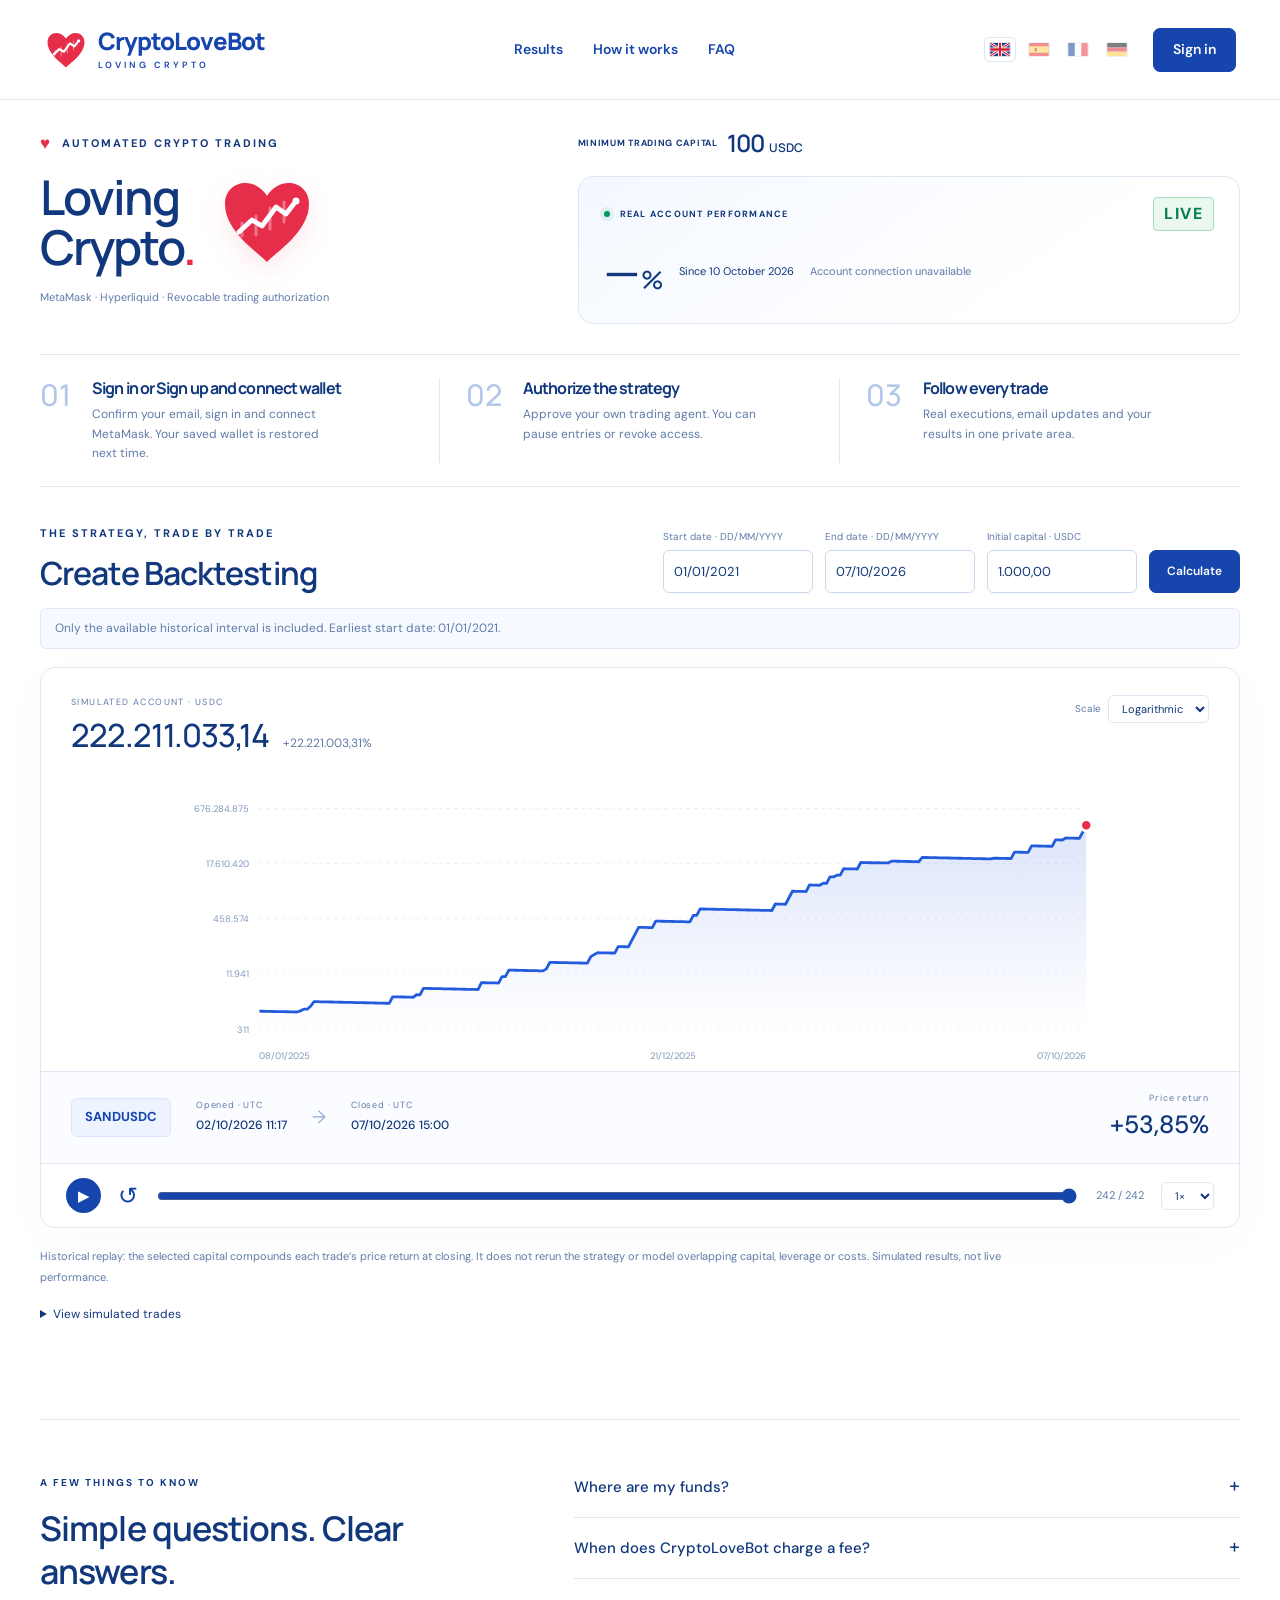
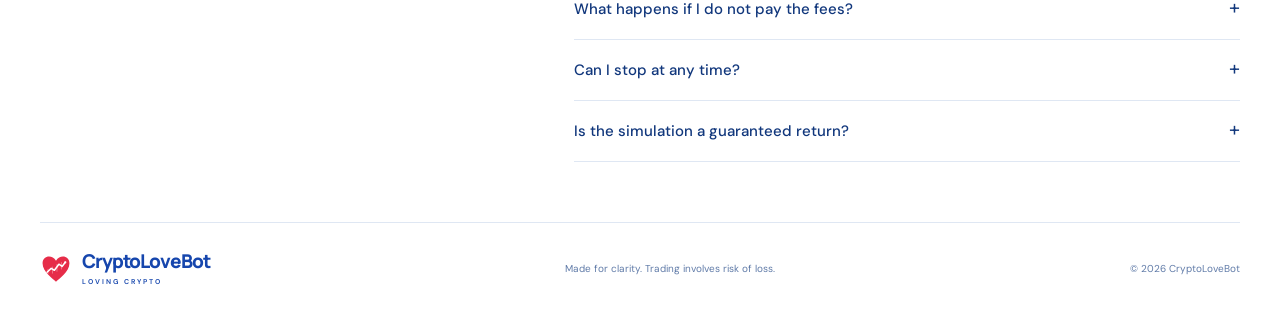
==== commit 2e4bd53d: "Add files via upload" ====
--- a/index.html
+++ b/index.html
@@ -17,13 +17,13 @@
 <div class="hero-copy"><div class="eyebrow"><span class="tiny-heart">♥</span> <span data-i18n="automated">AUTOMATED CRYPTO TRADING</span></div>
 <h1><span>Loving<br>Crypto<span class="period">.</span></span><img class="living-heart" src="logo.svg" alt="Red heart with a stock chart"></h1>
 <p class="micro" data-i18n="metaNote">MetaMask · Hyperliquid · Revocable trading authorization</p></div>
-<div class="hero-data"><div class="hero-actions"><div class="minimum"><span data-i18n="minimum">MINIMUM TRADING CAPITAL</span><strong>100 <em>USDC</em></strong></div><button id="connectButton" class="button primary"><span data-i18n="connect">Connect my wallet</span><span aria-hidden="true">↗</span></button></div><article class="live-card"><div class="card-top"><span class="eyebrow"><i class="live-dot"></i><span data-i18n="realPerformance">REAL ACCOUNT PERFORMANCE</span></span><span class="live-tag">LIVE</span></div>
+<div class="hero-data"><div class="hero-actions"><div class="minimum"><span data-i18n="minimum">MINIMUM TRADING CAPITAL</span><strong>100 <em>USDC</em></strong></div><button id="connectButton" class="button primary" hidden><span id="connectLabel">Connect my wallet</span><span aria-hidden="true">↗</span></button></div><article class="live-card"><div class="card-top"><span class="eyebrow"><i class="live-dot"></i><span data-i18n="realPerformance">REAL ACCOUNT PERFORMANCE</span></span><span class="live-tag">LIVE</span></div>
 <div class="live-readout" tabindex="0"><div id="liveReturn" class="live-number">—<span>%</span></div><p class="since" data-i18n="since">Since 10 October 2026</p>
 <p id="liveStatus" class="micro" aria-live="polite" data-i18n="awaiting">Connecting to account…</p></div><div class="live-rule"></div>
 <a id="auditLink" class="text-link" hidden target="_blank" rel="noopener noreferrer"><span data-i18n="audit">Verify account on Hypurrscan</span> ↗</a>
 </article></div>
 </section>
-<section id="how" class="steps shell" aria-label="How it works"><article><span class="step-no">01</span><div><h2 data-i18n="step1">Connect your wallet</h2><p data-i18n="step1Text">Create your account, confirm your email and connect MetaMask.</p></div></article><article><span class="step-no">02</span><div><h2 data-i18n="step2">Authorize the strategy</h2><p data-i18n="step2Text">Approve your own trading agent. You can pause entries or revoke access.</p></div></article><article><span class="step-no">03</span><div><h2 data-i18n="step3">Follow every trade</h2><p data-i18n="step3Text">Real executions, email updates and your results in one private area.</p></div></article></section>
+<section id="how" class="steps shell" aria-label="How it works"><article><span class="step-no">01</span><div><h2 data-i18n="step1">Sign in or Sign up and connect wallet</h2><p data-i18n="step1Text">Create your account, confirm your email and connect MetaMask.</p></div></article><article><span class="step-no">02</span><div><h2 data-i18n="step2">Authorize the strategy</h2><p data-i18n="step2Text">Approve your own trading agent. You can pause entries or revoke access.</p></div></article><article><span class="step-no">03</span><div><h2 data-i18n="step3">Follow every trade</h2><p data-i18n="step3Text">Real executions, email updates and your results in one private area.</p></div></article></section>
 <section id="results" class="simulation shell"><div class="section-head"><div><p class="eyebrow" data-i18n="replayEyebrow">THE STRATEGY, TRADE BY TRADE</p><h2 data-i18n="replayTitle">Create Backtesting</h2></div><form id="backtestForm" class="backtest-form" novalidate><label><span data-i18n="startDate">Start date · DD/MM/YYYY</span><input id="startDate" type="text" inputmode="numeric" placeholder="DD/MM/YYYY" maxlength="10" required aria-describedby="backtestMessage"></label><label><span data-i18n="endDate">End date · DD/MM/YYYY</span><input id="endDate" type="text" inputmode="numeric" placeholder="DD/MM/YYYY" maxlength="10" required aria-describedby="backtestMessage"></label><label><span data-i18n="initialCapital">Initial capital · USDC</span><input id="initialCapital" type="text" inputmode="decimal" value="1.000,00" maxlength="24" required aria-describedby="backtestMessage"></label><button id="createBacktest" type="submit" class="button" data-i18n="calculate">Calculate</button></form></div>
 <p id="backtestMessage" class="backtest-message" role="status" hidden></p>
 <div class="player"><div class="player-top"><div><span class="micro" data-i18n="index">SIMULATED ACCOUNT · USDC</span><strong id="indexValue">1.000,00</strong><span id="indexReturn">0,00%</span></div><div class="player-filters"><label><span data-i18n="scale">Scale</span><select id="scale"><option value="log" data-i18n="logScale">Logarithmic</option><option value="linear" data-i18n="linearScale">Linear</option></select></label></div></div>
@@ -48,7 +48,7 @@
 </main>
 <footer class="shell"><a class="brand" href="#"><img src="logo.svg" alt=""><span>CryptoLoveBot<small>LOVING CRYPTO</small></span></a><p data-i18n="footer">Made for clarity. Trading involves risk of loss.</p><span>© 2026 CryptoLoveBot</span></footer>
 <dialog id="authDialog"><button class="close-dialog" aria-label="Close">×</button><img src="logo.svg" class="dialog-logo" alt=""><h2 id="authTitle">Welcome back.</h2><div class="tabs"><button id="loginTab" class="selected" data-i18n="signIn">Sign in</button><button id="signupTab" data-i18n="signUp">Sign up</button></div><form id="authForm"><label><span>Email</span><input name="email" type="email" autocomplete="username" required></label><label><span data-i18n="password">Password</span><input name="password" type="password" autocomplete="current-password" required maxlength="128"></label><p class="micro" id="passwordHint" hidden data-i18n="passwordHint">At least 12 characters. We’ll email you a confirmation link.</p><button class="button full" type="submit" id="authSubmit" data-i18n="signIn">Sign in</button></form><p id="authMessage" class="form-message" role="status"></p><div class="auth-links"><button id="forgot" class="text-button" data-i18n="forgot">Forgot password?</button><button id="resend" class="text-button" data-i18n="resend">Resend confirmation</button></div><div id="googleWrap" hidden><div class="or" data-i18n="or">or continue with</div><div id="googleButton"></div></div></dialog>
-<dialog id="consentDialog"><button class="close-dialog" aria-label="Close">×</button><p class="eyebrow">METAMASK + HYPERLIQUID</p><h2 data-i18n="authorize">Authorize strategy</h2><p data-i18n="consentText">You authorize a dedicated API wallet to trade on your Hyperliquid account. The key is encrypted on the server. It cannot withdraw funds to another wallet. You can revoke it in Hyperliquid.</p><p id="consentNetwork" class="notice"></p><p data-i18n="consentFee">CryptoLoveBot charges 1% of net profit only when the completed trade returns more than 1% on entry margin. Payment requires a separate wallet signature.</p><p class="micro" data-i18n="consentRisk">Use a dedicated trading account with at least 100 USDC and no unrelated positions. Automated trading can lose money. Execution may differ between accounts.</p><p class="notice fee-warning" data-i18n="feePolicy">Fees must be paid within 48 hours (two days). An initial notice and reminders every 8 hours are sent. Unpaid overdue fees lead to automatic profile deletion and stopped automation.</p><p class="micro" data-i18n="feeStopWarning">Open positions remain on Hyperliquid. Logical/HMA stops stop being managed. Manage positions and revoke the agent there.</p><label class="checkbox"><input type="checkbox" id="acceptConsent"><span data-i18n="accept">I understand and authorize these trading permissions and fees.</span></label><button id="signAgent" class="button full" data-i18n="signAuthorization">Sign authorization in MetaMask</button></dialog>
-<dialog id="actionDialog"><button class="close-dialog" aria-label="Close">×</button><h2 id="actionTitle"></h2><p id="actionBody"></p><form id="resetForm" hidden><label><span data-i18n="newPassword">New password</span><input type="password" name="password" minlength="12" maxlength="128" required autocomplete="new-password"></label><button class="button full" type="submit" data-i18n="save">Save password</button></form><button id="actionConfirm" class="button full" hidden></button></dialog>
+<dialog id="consentDialog"><button class="close-dialog" aria-label="Close">×</button><p class="eyebrow">METAMASK + HYPERLIQUID</p><h2 data-i18n="authorize">Authorize strategy</h2><p data-i18n="consentText">You authorize a dedicated API wallet to trade on your Hyperliquid account. The key is encrypted on the server. It cannot withdraw funds to another wallet. You can revoke it in Hyperliquid.</p><p id="consentNetwork" class="notice"></p><p id="consentMessage" class="form-message" role="status" aria-live="polite"></p><p data-i18n="consentFee">CryptoLoveBot charges 1% of net profit only when the completed trade returns more than 1% on entry margin. Payment requires a separate wallet signature.</p><p class="micro" data-i18n="consentRisk">Use a dedicated trading account with at least 100 USDC and no unrelated positions. Automated trading can lose money. Execution may differ between accounts.</p><p class="notice fee-warning" data-i18n="feePolicy">Fees must be paid within 48 hours (two days). An initial notice and reminders every 8 hours are sent. Unpaid overdue fees lead to automatic profile deletion and stopped automation.</p><p class="micro" data-i18n="feeStopWarning">Open positions remain on Hyperliquid. Logical/HMA stops stop being managed. Manage positions and revoke the agent there.</p><label class="checkbox"><input type="checkbox" id="acceptConsent"><span data-i18n="accept">I understand and authorize these trading permissions and fees.</span></label><button id="signAgent" class="button full" data-i18n="signAuthorization">Sign authorization in MetaMask</button></dialog>
+<dialog id="actionDialog"><button class="close-dialog" aria-label="Close">×</button><h2 id="actionTitle"></h2><p id="actionBody"></p><p id="actionMessage" class="form-message" role="status" aria-live="polite"></p><form id="resetForm" hidden><label><span data-i18n="newPassword">New password</span><input type="password" name="password" minlength="12" maxlength="128" required autocomplete="new-password"></label><button class="button full" type="submit" data-i18n="save">Save password</button></form><button id="actionConfirm" class="button full" hidden></button></dialog>
 <div id="toast" class="toast" role="status" hidden></div>
 </body></html>
--- a/style.css
+++ b/style.css
@@ -37,3 +37,5 @@
 @media(max-width:800px){.hero{grid-template-columns:1fr;gap:15px}.hero-actions{flex-direction:row;align-items:center}.hero-actions .button{width:auto}.live-readout{gap:12px}.hero-actions .minimum>span{font-size:9px}}
 @media(max-width:570px){.site-header{gap:10px}.site-header .brand{font-size:17px;gap:7px}.hero-actions .minimum{width:100%;gap:9px}.hero-actions .minimum>span{font-size:8px;letter-spacing:.5px}.hero-actions .minimum strong{font-size:23px}.hero-actions .button{margin-left:0;width:100%}.live-readout .live-number{font-size:36px}.live-readout .live-number span{font-size:21px}.live-readout{gap:10px}.live-readout .since,.live-readout .micro{font-size:10px}}
 @media(max-width:360px){.site-header{height:auto;min-height:80px;flex-wrap:wrap;padding:12px 16px;row-gap:10px}.header-actions{margin-left:auto}}
+
+.form-message:empty{display:none}.form-message:not(:empty){padding:12px 14px;border-radius:6px;background:var(--pale);line-height:1.6}.form-message.error{background:#fff0f3;color:#a51d35;border:1px solid #eab0bd}.form-message.success{background:#eef9f3;color:#08734a;border:1px solid #b9ddca}.form-message.warning{background:#fff8e8;color:#785614;border:1px solid #e4ce9a}#walletLabel{overflow-wrap:anywhere}
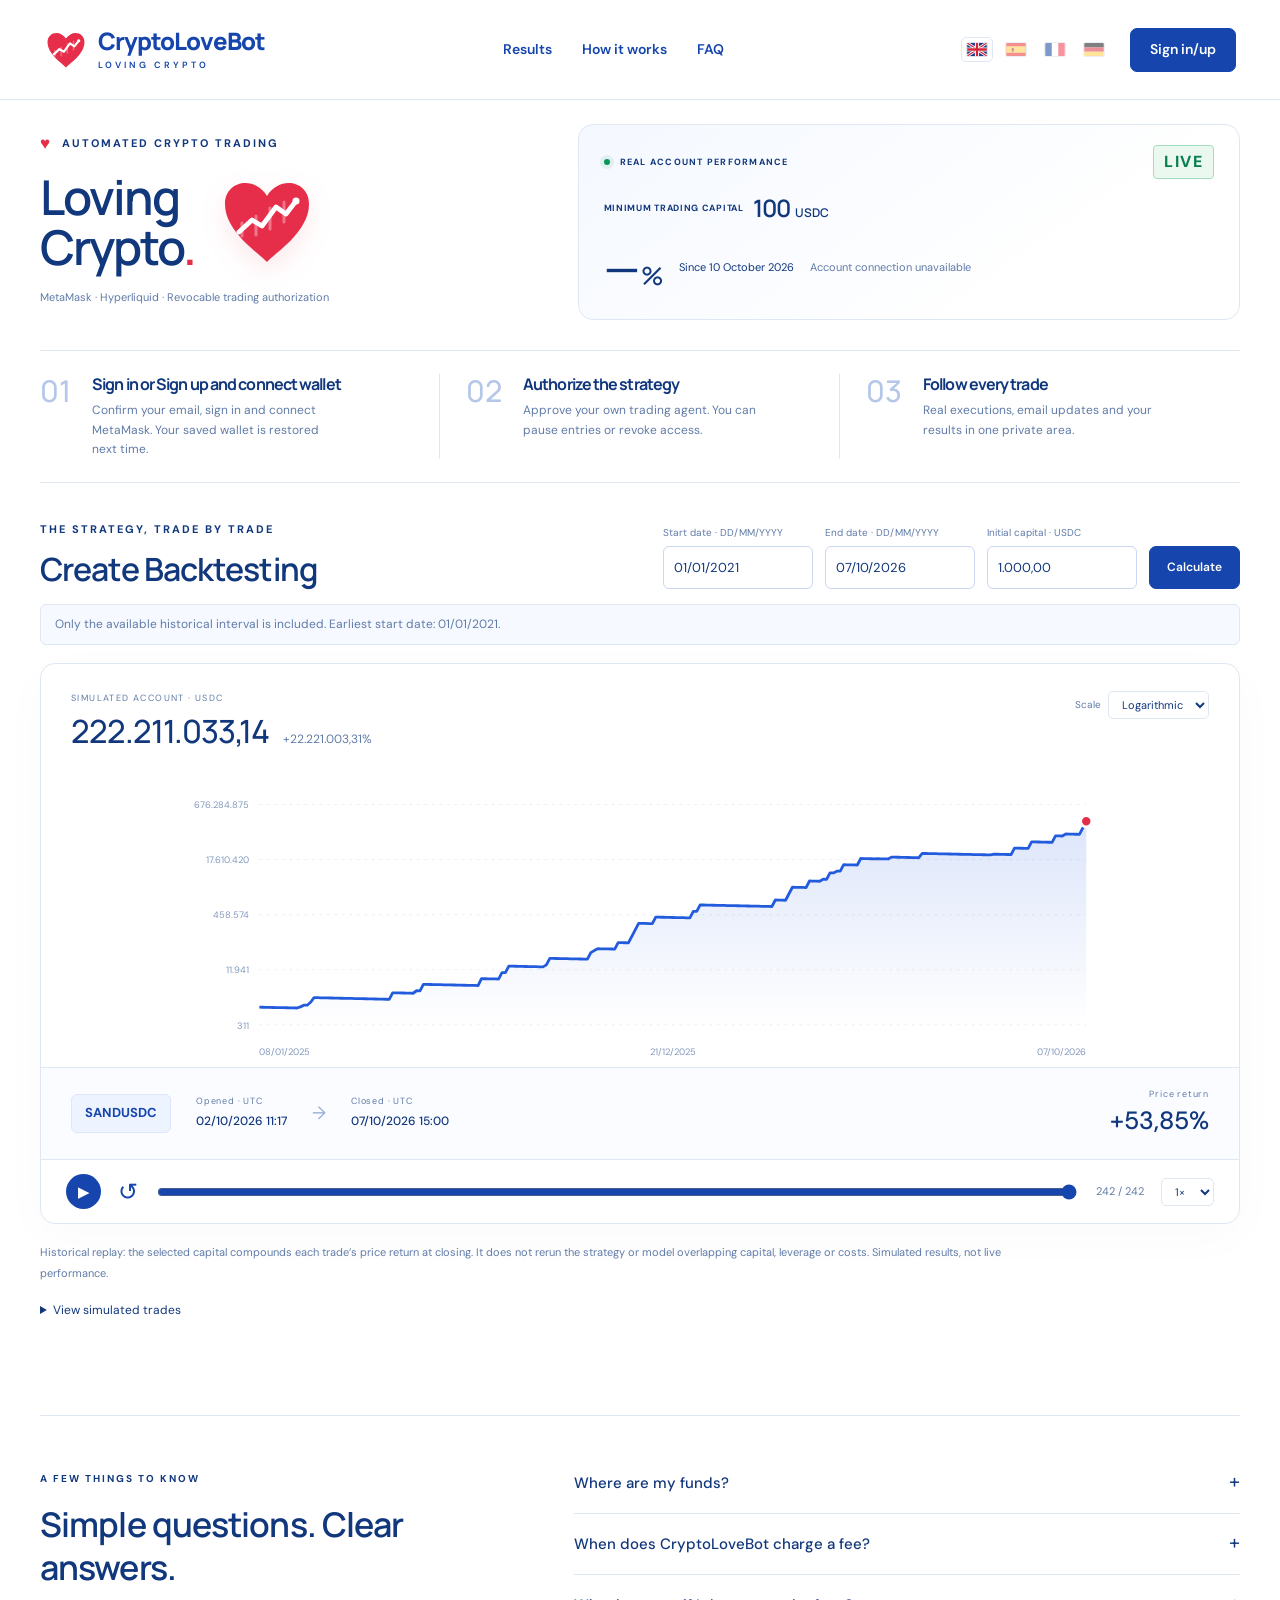
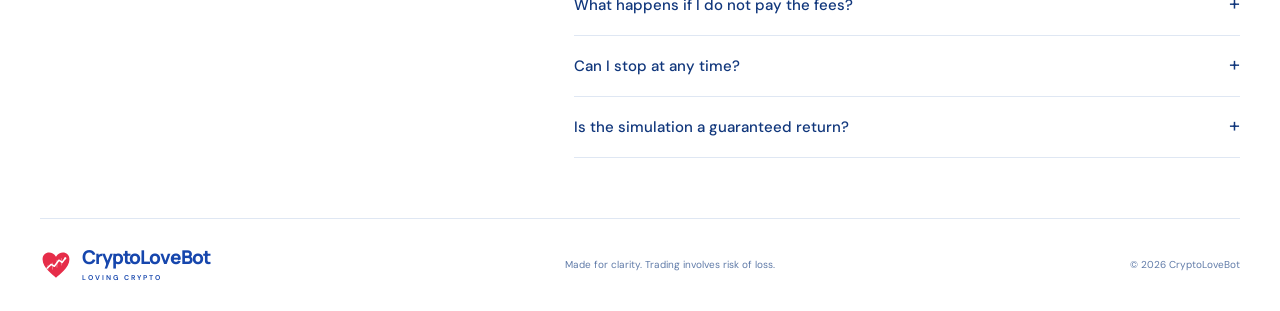
==== commit c2a22813: "Add files via upload" ====
--- a/index.html
+++ b/index.html
@@ -11,16 +11,17 @@
 <button class="flag" data-lang="es" aria-label="Español" title="Español"><svg viewBox="0 0 60 40"><path fill="#e73538" d="M0 0h60v40H0z"/><path fill="#ffd353" d="M0 10h60v20H0z"/><path fill="#b43038" d="M17 15h6v11h-6z"/></svg></button>
 <button class="flag" data-lang="fr" aria-label="Français" title="Français"><svg viewBox="0 0 60 40"><path fill="#fff" d="M0 0h60v40H0z"/><path fill="#1845a0" d="M0 0h20v40H0z"/><path fill="#ee3d51" d="M40 0h20v40H40z"/></svg></button>
 <button class="flag" data-lang="de" aria-label="Deutsch" title="Deutsch"><svg viewBox="0 0 60 40"><path fill="#171717" d="M0 0h60v14H0z"/><path fill="#db3343" d="M0 14h60v13H0z"/><path fill="#ffcd46" d="M0 27h60v13H0z"/></svg></button></div>
-<button id="authButton" class="button small" data-i18n="signIn">Sign in</button><button id="privateButton" class="button small" hidden data-i18n="privateArea">Private area ↗</button></div></header>
+<button id="authButton" class="button small" data-i18n="signInUp">Sign in/up</button><button id="privateButton" class="button small" hidden data-i18n="privateArea">Private area ↗</button></div></header>
 <main>
 <section class="hero shell">
 <div class="hero-copy"><div class="eyebrow"><span class="tiny-heart">♥</span> <span data-i18n="automated">AUTOMATED CRYPTO TRADING</span></div>
 <h1><span>Loving<br>Crypto<span class="period">.</span></span><img class="living-heart" src="logo.svg" alt="Red heart with a stock chart"></h1>
 <p class="micro" data-i18n="metaNote">MetaMask · Hyperliquid · Revocable trading authorization</p></div>
-<div class="hero-data"><div class="hero-actions"><div class="minimum"><span data-i18n="minimum">MINIMUM TRADING CAPITAL</span><strong>100 <em>USDC</em></strong></div><button id="connectButton" class="button primary" hidden><span id="connectLabel">Connect my wallet</span><span aria-hidden="true">↗</span></button></div><article class="live-card"><div class="card-top"><span class="eyebrow"><i class="live-dot"></i><span data-i18n="realPerformance">REAL ACCOUNT PERFORMANCE</span></span><span class="live-tag">LIVE</span></div>
+<div class="hero-data"><div class="hero-actions" id="walletActions" hidden><button id="connectButton" class="button primary" hidden><span id="connectLabel">Connect my wallet</span><span aria-hidden="true">↗</span></button></div><article class="live-card"><div class="card-top"><span class="eyebrow"><i class="live-dot"></i><span data-i18n="realPerformance">REAL ACCOUNT PERFORMANCE</span></span><span class="live-tag">LIVE</span></div>
+<div class="minimum"><span data-i18n="minimum">MINIMUM TRADING CAPITAL</span><strong>100 <em>USDC</em></strong></div>
 <div class="live-readout" tabindex="0"><div id="liveReturn" class="live-number">—<span>%</span></div><p class="since" data-i18n="since">Since 10 October 2026</p>
 <p id="liveStatus" class="micro" aria-live="polite" data-i18n="awaiting">Connecting to account…</p></div><div class="live-rule"></div>
-<a id="auditLink" class="text-link" hidden target="_blank" rel="noopener noreferrer"><span data-i18n="audit">Verify account on Hypurrscan</span> ↗</a>
+<a id="auditLink" class="text-link" hidden target="_blank" rel="noopener noreferrer"><span data-i18n="audit">Verify Real account on Hypurrscan</span> ↗</a>
 </article></div>
 </section>
 <section id="how" class="steps shell" aria-label="How it works"><article><span class="step-no">01</span><div><h2 data-i18n="step1">Sign in or Sign up and connect wallet</h2><p data-i18n="step1Text">Create your account, confirm your email and connect MetaMask.</p></div></article><article><span class="step-no">02</span><div><h2 data-i18n="step2">Authorize the strategy</h2><p data-i18n="step2Text">Approve your own trading agent. You can pause entries or revoke access.</p></div></article><article><span class="step-no">03</span><div><h2 data-i18n="step3">Follow every trade</h2><p data-i18n="step3Text">Real executions, email updates and your results in one private area.</p></div></article></section>
--- a/style.css
+++ b/style.css
@@ -10,8 +10,8 @@
 .hero-copy{padding-top:6px}.hero h1{display:flex;align-items:center;gap:22px;font-size:48px;line-height:1.04;letter-spacing:-2px;margin:15px 0 16px}
 .hero .living-heart{width:100px;height:100px;margin:0;flex-shrink:0}.hero-description{font-size:17px;line-height:1.5;max-width:360px;margin-bottom:12px}
 .hero-data{padding:0;min-width:0}.hero-actions{display:flex;align-items:center;justify-content:space-between;gap:20px;margin-bottom:14px}
-.hero-actions .minimum{margin:0;padding:0;border:0;gap:12px;flex:1}.hero-actions .minimum>span{max-width:100px;font-size:9px;letter-spacing:1px}
-.hero-actions .minimum strong{font-size:32px}.hero-actions .minimum em{font-size:13px}.hero-actions .button{min-width:205px;padding:12px 18px;font-size:14px;white-space:nowrap}
+.live-card .minimum{margin:0;padding:0;border:0;gap:12px;flex:1}.live-card .minimum>span{max-width:100px;font-size:9px;letter-spacing:1px}
+.live-card .minimum strong{font-size:32px}.live-card .minimum em{font-size:13px}.hero-actions .button{min-width:205px;padding:12px 18px;font-size:14px;white-space:nowrap}
 .live-card{padding:20px 25px}.live-number{font-size:64px;margin:12px 0 4px;letter-spacing:-3px}.live-number span{font-size:32px}.live-card>.micro{min-height:0;margin:7px 0 0}
 .live-tag{display:inline-block;font-size:16px;font-weight:800;letter-spacing:1.4px;color:#087f4e;background:#eaf8f0;border-color:#a6ddbf;padding:3px 10px}
 .live-dot{background:#09945a;box-shadow:0 0 0 4px #09945a18}.live-rule{margin:12px 0 10px}
@@ -21,21 +21,27 @@
 .backtest-form .button{height:43px;padding:10px 17px;font-size:12px}.backtest-message{font-size:12px;color:var(--muted);padding:10px 14px;border:1px solid var(--line);border-radius:6px;margin:-12px 0 18px;background:var(--pale)}
 .backtest-message.error{color:#a51d35;border-color:#eab0bd;background:#fff5f6}.backtest-form input[aria-invalid="true"]{border-color:#c42a46}
 .trade-caption strong{font-variant-numeric:tabular-nums}.coin-badge{min-width:100px}.history-details td:nth-last-child(-n+2){font-variant-numeric:tabular-nums;font-weight:600}
-@media(max-width:1100px){.hero{gap:30px;grid-template-columns:.8fr 1.2fr}.hero-actions{gap:12px}.hero-actions .button{min-width:0;font-size:12px;padding:12px}.hero-actions .minimum{gap:8px}.hero-actions .minimum strong{font-size:28px}.hero-actions .minimum>span{font-size:8px;max-width:90px}.simulation>.section-head{align-items:start;flex-direction:column}.backtest-form{width:100%;justify-content:flex-start;gap:12px}.backtest-form label{flex:1}.hero h1{font-size:43px}.hero .living-heart{width:90px;height:90px}}
-@media(max-width:800px){.hero{grid-template-columns:1fr 1.25fr;gap:22px;padding-top:20px}.hero h1{font-size:37px;gap:10px}.hero .living-heart{width:76px;height:76px}.hero-description{font-size:15px}.hero-actions{align-items:stretch;flex-direction:column;gap:9px}.hero-actions .minimum{justify-content:space-between}.hero-actions .minimum>span{max-width:none;font-size:8px}.hero-actions .button{width:100%;padding:10px}.live-card{padding:18px}.card-top .eyebrow{font-size:8px}.live-number{font-size:53px}.live-tag{font-size:14px}.backtest-form label{min-width:125px}.coin-badge{min-width:87px}.trade-caption{flex-wrap:wrap}.trade-caption strong{font-size:11px}}
-@media(max-width:570px){.hero{grid-template-columns:1fr;gap:15px;padding:16px 0 23px}.hero-copy{padding:0}.hero h1{font-size:42px;gap:18px;margin:10px 0 11px}.hero .living-heart{width:87px;height:87px}.hero-description{margin:0 0 6px;font-size:15px}.hero-copy>.micro{margin-top:5px}.hero-actions{flex-direction:row;align-items:center;gap:12px}.hero-actions .minimum{display:block}.hero-actions .minimum>span{display:block;max-width:110px;font-size:8px}.hero-actions .minimum strong{font-size:28px}.hero-actions .button{width:auto;min-width:0;font-size:12px;padding:12px;gap:10px}.live-number{font-size:58px}.live-tag{font-size:16px}.steps{margin-bottom:30px}.backtest-form{display:grid;grid-template-columns:1fr 1fr;width:100%}.backtest-form label{min-width:0}.backtest-form .button{width:100%}.simulation>.section-head h2{font-size:28px}.trade-caption{gap:12px}.trade-caption .coin-badge{flex-basis:100%;text-align:left}.trade-caption>div:not(.replay-profit){flex-basis:calc(50% - 6px)}.trade-caption strong{font-size:12px}.replay-profit strong{font-size:21px}}
+@media(max-width:1100px){.hero{gap:30px;grid-template-columns:.8fr 1.2fr}.hero-actions{gap:12px}.hero-actions .button{min-width:0;font-size:12px;padding:12px}.live-card .minimum{gap:8px}.live-card .minimum strong{font-size:28px}.live-card .minimum>span{font-size:8px;max-width:90px}.simulation>.section-head{align-items:start;flex-direction:column}.backtest-form{width:100%;justify-content:flex-start;gap:12px}.backtest-form label{flex:1}.hero h1{font-size:43px}.hero .living-heart{width:90px;height:90px}}
+@media(max-width:800px){.hero{grid-template-columns:1fr 1.25fr;gap:22px;padding-top:20px}.hero h1{font-size:37px;gap:10px}.hero .living-heart{width:76px;height:76px}.hero-description{font-size:15px}.hero-actions{align-items:stretch;flex-direction:column;gap:9px}.live-card .minimum{justify-content:space-between}.live-card .minimum>span{max-width:none;font-size:8px}.hero-actions .button{width:100%;padding:10px}.live-card{padding:18px}.card-top .eyebrow{font-size:8px}.live-number{font-size:53px}.live-tag{font-size:14px}.backtest-form label{min-width:125px}.coin-badge{min-width:87px}.trade-caption{flex-wrap:wrap}.trade-caption strong{font-size:11px}}
+@media(max-width:570px){.hero{grid-template-columns:1fr;gap:15px;padding:16px 0 23px}.hero-copy{padding:0}.hero h1{font-size:42px;gap:18px;margin:10px 0 11px}.hero .living-heart{width:87px;height:87px}.hero-description{margin:0 0 6px;font-size:15px}.hero-copy>.micro{margin-top:5px}.hero-actions{flex-direction:row;align-items:center;gap:12px}.live-card .minimum{display:block}.live-card .minimum>span{display:block;max-width:110px;font-size:8px}.live-card .minimum strong{font-size:28px}.hero-actions .button{width:auto;min-width:0;font-size:12px;padding:12px;gap:10px}.live-number{font-size:58px}.live-tag{font-size:16px}.steps{margin-bottom:30px}.backtest-form{display:grid;grid-template-columns:1fr 1fr;width:100%}.backtest-form label{min-width:0}.backtest-form .button{width:100%}.simulation>.section-head h2{font-size:28px}.trade-caption{gap:12px}.trade-caption .coin-badge{flex-basis:100%;text-align:left}.trade-caption>div:not(.replay-profit){flex-basis:calc(50% - 6px)}.trade-caption strong{font-size:12px}.replay-profit strong{font-size:21px}}
 
 /* Compact one-line capital and live account readouts. */
 .hero-actions{flex-wrap:wrap;gap:12px}
-.hero-actions .minimum{display:inline-flex;flex:0 0 auto;justify-content:flex-start;gap:9px;white-space:nowrap}
-.hero-actions .minimum>span{display:inline;max-width:none;white-space:nowrap;font-size:9px;letter-spacing:.7px}
-.hero-actions .minimum strong{font-size:24px;letter-spacing:-.7px}.hero-actions .minimum em{font-size:12px}
+.live-card .minimum{display:inline-flex;flex:0 0 auto;justify-content:flex-start;gap:9px;white-space:nowrap}
+.live-card .minimum>span{display:inline;max-width:none;white-space:nowrap;font-size:9px;letter-spacing:.7px}
+.live-card .minimum strong{font-size:24px;letter-spacing:-.7px}.live-card .minimum em{font-size:12px}
 .hero-actions .button{margin-left:auto}
 .live-readout{display:flex;align-items:center;gap:16px;white-space:nowrap;overflow-x:auto;margin-top:12px;padding-bottom:3px;scrollbar-width:thin}
 .live-readout>*{flex:0 0 auto;margin:0}.live-readout .live-number{font-size:46px;line-height:1.25;letter-spacing:-2px;overflow-wrap:normal}
 .live-readout .live-number span{font-size:25px;margin-left:3px}.live-readout .since{font-size:11px}.live-readout .micro{font-size:11px}
-@media(max-width:800px){.hero{grid-template-columns:1fr;gap:15px}.hero-actions{flex-direction:row;align-items:center}.hero-actions .button{width:auto}.live-readout{gap:12px}.hero-actions .minimum>span{font-size:9px}}
-@media(max-width:570px){.site-header{gap:10px}.site-header .brand{font-size:17px;gap:7px}.hero-actions .minimum{width:100%;gap:9px}.hero-actions .minimum>span{font-size:8px;letter-spacing:.5px}.hero-actions .minimum strong{font-size:23px}.hero-actions .button{margin-left:0;width:100%}.live-readout .live-number{font-size:36px}.live-readout .live-number span{font-size:21px}.live-readout{gap:10px}.live-readout .since,.live-readout .micro{font-size:10px}}
+@media(max-width:800px){.hero{grid-template-columns:1fr;gap:15px}.hero-actions{flex-direction:row;align-items:center}.hero-actions .button{width:auto}.live-readout{gap:12px}.live-card .minimum>span{font-size:9px}}
+@media(max-width:570px){.site-header{gap:10px}.site-header .brand{font-size:17px;gap:7px}.live-card .minimum{width:100%;gap:9px}.live-card .minimum>span{font-size:8px;letter-spacing:.5px}.live-card .minimum strong{font-size:23px}.hero-actions .button{margin-left:0;width:100%}.live-readout .live-number{font-size:36px}.live-readout .live-number span{font-size:21px}.live-readout{gap:10px}.live-readout .since,.live-readout .micro{font-size:10px}}
 @media(max-width:360px){.site-header{height:auto;min-height:80px;flex-wrap:wrap;padding:12px 16px;row-gap:10px}.header-actions{margin-left:auto}}
 
 .form-message:empty{display:none}.form-message:not(:empty){padding:12px 14px;border-radius:6px;background:var(--pale);line-height:1.6}.form-message.error{background:#fff0f3;color:#a51d35;border:1px solid #eab0bd}.form-message.success{background:#eef9f3;color:#08734a;border:1px solid #b9ddca}.form-message.warning{background:#fff8e8;color:#785614;border:1px solid #e4ce9a}#walletLabel{overflow-wrap:anywhere}
+
+/* Keep minimum capital inside the real-account card, on a single line. */
+.live-card .minimum{margin:10px 0 0;padding:0;border:0;display:flex;justify-content:flex-start;gap:9px;white-space:nowrap}
+.live-card .minimum>span{display:inline;max-width:none;white-space:nowrap}
+@media(max-width:570px){.site-header{height:auto;min-height:83px;flex-wrap:wrap;padding-top:12px;padding-bottom:12px;row-gap:10px}.header-actions{margin-left:auto}}
+@media(max-width:360px){.live-card .minimum{gap:6px}.live-card .minimum>span{font-size:7px;letter-spacing:.2px}.live-card .minimum strong{font-size:21px}.live-card .minimum em{font-size:11px}}
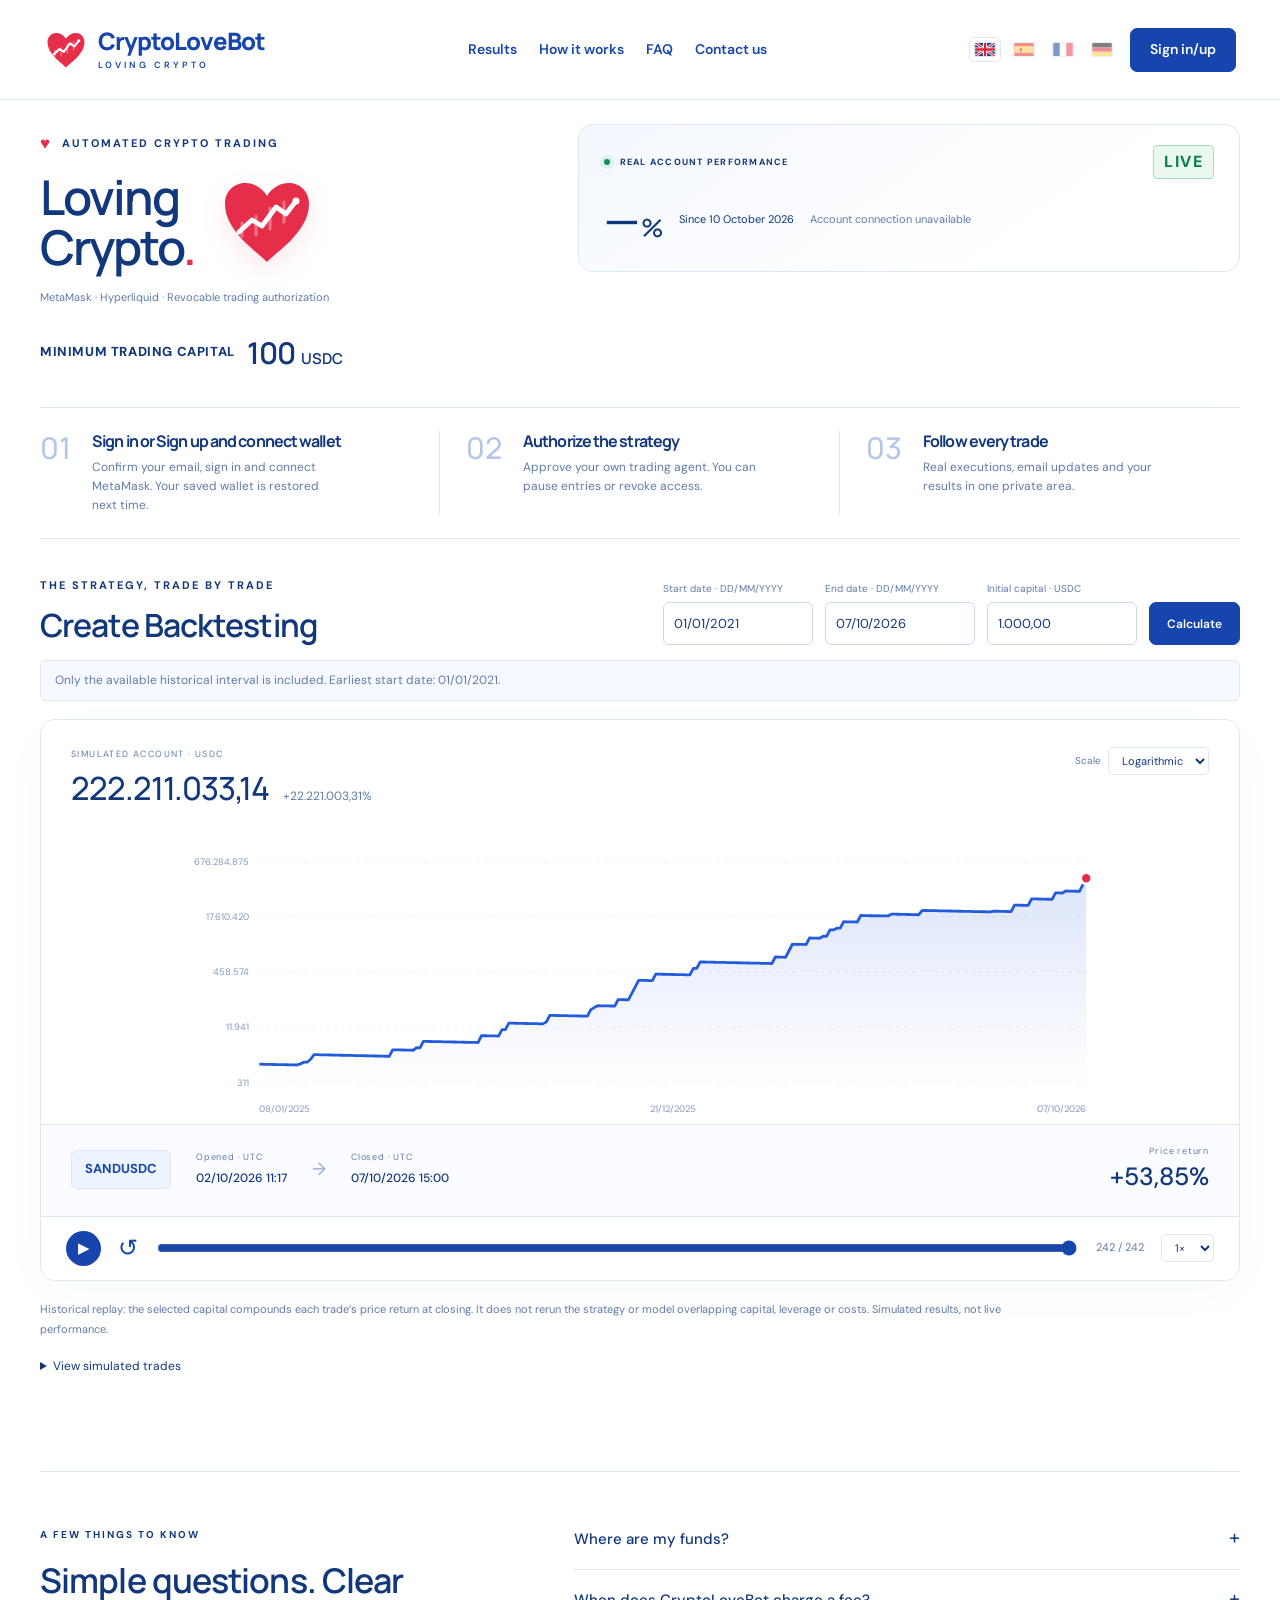
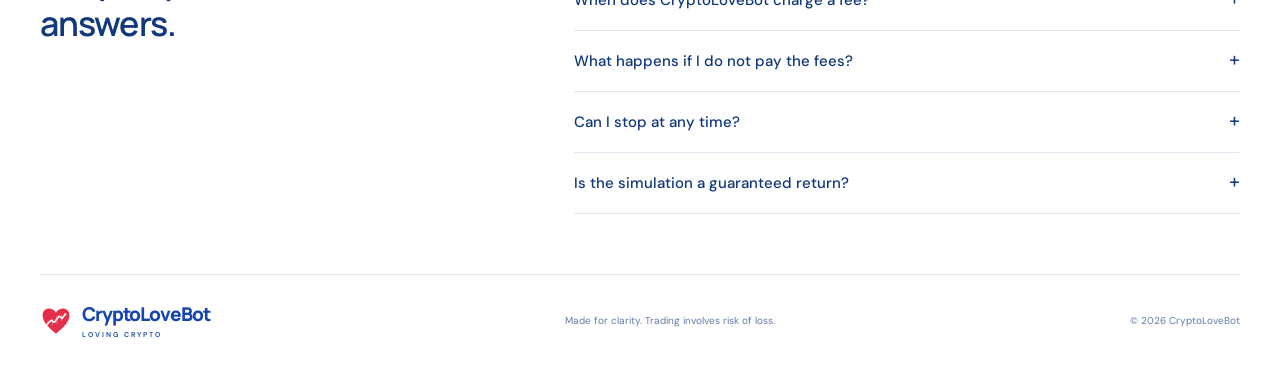
==== commit 9982f1e0: "Add files via upload" ====
--- a/index.html
+++ b/index.html
@@ -5,23 +5,22 @@
 <script src="config.js" defer></script><script src="backtest.js" defer></script><script src="app.js" defer></script></head>
 <body>
 <header class="site-header"><a class="brand" href="#" aria-label="CryptoLoveBot home"><img src="logo.svg" class="brand-heart" alt=""><span>Crypto<span class="love-word">LoveBot</span><small>LOVING CRYPTO</small></span></a>
-<nav aria-label="Main"><a href="#results" data-i18n="results">Results</a><a href="#how" data-i18n="how">How it works</a><a href="#faq" data-i18n="faq">FAQ</a></nav>
+<nav aria-label="Main"><a href="#results" data-i18n="results">Results</a><a href="#how" data-i18n="how">How it works</a><a href="#faq" data-i18n="faq">FAQ</a><a id="contactLink" href="#contact" data-i18n="contact">Contact us</a></nav>
 <div class="header-actions"><div class="languages" aria-label="Language">
 <button class="flag selected" data-lang="en" aria-label="English" title="English"><svg viewBox="0 0 60 40"><path fill="#183b85" d="M0 0h60v40H0z"/><path stroke="#fff" stroke-width="9" d="m0 0 60 40M60 0 0 40"/><path stroke="#d52439" stroke-width="4" d="m0 0 60 40M60 0 0 40"/><path stroke="#fff" stroke-width="13" d="M30 0v40M0 20h60"/><path stroke="#d52439" stroke-width="7" d="M30 0v40M0 20h60"/></svg></button>
 <button class="flag" data-lang="es" aria-label="Español" title="Español"><svg viewBox="0 0 60 40"><path fill="#e73538" d="M0 0h60v40H0z"/><path fill="#ffd353" d="M0 10h60v20H0z"/><path fill="#b43038" d="M17 15h6v11h-6z"/></svg></button>
 <button class="flag" data-lang="fr" aria-label="Français" title="Français"><svg viewBox="0 0 60 40"><path fill="#fff" d="M0 0h60v40H0z"/><path fill="#1845a0" d="M0 0h20v40H0z"/><path fill="#ee3d51" d="M40 0h20v40H40z"/></svg></button>
 <button class="flag" data-lang="de" aria-label="Deutsch" title="Deutsch"><svg viewBox="0 0 60 40"><path fill="#171717" d="M0 0h60v14H0z"/><path fill="#db3343" d="M0 14h60v13H0z"/><path fill="#ffcd46" d="M0 27h60v13H0z"/></svg></button></div>
-<button id="authButton" class="button small" data-i18n="signInUp">Sign in/up</button><button id="privateButton" class="button small" hidden data-i18n="privateArea">Private area ↗</button></div></header>
+<button id="authButton" class="button small" data-i18n="signInUp">Sign in/up</button><button id="privateButton" class="button small" hidden data-i18n="privateArea">Private area ↗</button><div class="wallet-actions" id="walletActions" hidden><button id="connectButton" class="button small" hidden><span id="connectLabel">Connect my wallet</span><span aria-hidden="true">↗</span></button></div></div></header>
 <main>
 <section class="hero shell">
 <div class="hero-copy"><div class="eyebrow"><span class="tiny-heart">♥</span> <span data-i18n="automated">AUTOMATED CRYPTO TRADING</span></div>
 <h1><span>Loving<br>Crypto<span class="period">.</span></span><img class="living-heart" src="logo.svg" alt="Red heart with a stock chart"></h1>
-<p class="micro" data-i18n="metaNote">MetaMask · Hyperliquid · Revocable trading authorization</p></div>
-<div class="hero-data"><div class="hero-actions" id="walletActions" hidden><button id="connectButton" class="button primary" hidden><span id="connectLabel">Connect my wallet</span><span aria-hidden="true">↗</span></button></div><article class="live-card"><div class="card-top"><span class="eyebrow"><i class="live-dot"></i><span data-i18n="realPerformance">REAL ACCOUNT PERFORMANCE</span></span><span class="live-tag">LIVE</span></div>
-<div class="minimum"><span data-i18n="minimum">MINIMUM TRADING CAPITAL</span><strong>100 <em>USDC</em></strong></div>
+<p class="micro" data-i18n="metaNote">MetaMask · Hyperliquid · Revocable trading authorization</p><div class="minimum"><span data-i18n="minimum">MINIMUM TRADING CAPITAL</span><strong>100 <em>USDC</em></strong></div></div>
+<div class="hero-data"><article class="live-card"><div class="card-top"><span class="eyebrow"><i class="live-dot"></i><span data-i18n="realPerformance">REAL ACCOUNT PERFORMANCE</span></span><span class="live-tag">LIVE</span></div>
 <div class="live-readout" tabindex="0"><div id="liveReturn" class="live-number">—<span>%</span></div><p class="since" data-i18n="since">Since 10 October 2026</p>
-<p id="liveStatus" class="micro" aria-live="polite" data-i18n="awaiting">Connecting to account…</p></div><div class="live-rule"></div>
 <a id="auditLink" class="text-link" hidden target="_blank" rel="noopener noreferrer"><span data-i18n="audit">Verify Real account on Hypurrscan</span> ↗</a>
+<p id="liveStatus" class="micro" aria-live="polite" data-i18n="awaiting">Connecting to account…</p></div>
 </article></div>
 </section>
 <section id="how" class="steps shell" aria-label="How it works"><article><span class="step-no">01</span><div><h2 data-i18n="step1">Sign in or Sign up and connect wallet</h2><p data-i18n="step1Text">Create your account, confirm your email and connect MetaMask.</p></div></article><article><span class="step-no">02</span><div><h2 data-i18n="step2">Authorize the strategy</h2><p data-i18n="step2Text">Approve your own trading agent. You can pause entries or revoke access.</p></div></article><article><span class="step-no">03</span><div><h2 data-i18n="step3">Follow every trade</h2><p data-i18n="step3Text">Real executions, email updates and your results in one private area.</p></div></article></section>
--- a/style.css
+++ b/style.css
@@ -9,9 +9,9 @@
 .hero{padding:24px 0 30px;grid-template-columns:.85fr 1.15fr;gap:48px;align-items:start}
 .hero-copy{padding-top:6px}.hero h1{display:flex;align-items:center;gap:22px;font-size:48px;line-height:1.04;letter-spacing:-2px;margin:15px 0 16px}
 .hero .living-heart{width:100px;height:100px;margin:0;flex-shrink:0}.hero-description{font-size:17px;line-height:1.5;max-width:360px;margin-bottom:12px}
-.hero-data{padding:0;min-width:0}.hero-actions{display:flex;align-items:center;justify-content:space-between;gap:20px;margin-bottom:14px}
-.live-card .minimum{margin:0;padding:0;border:0;gap:12px;flex:1}.live-card .minimum>span{max-width:100px;font-size:9px;letter-spacing:1px}
-.live-card .minimum strong{font-size:32px}.live-card .minimum em{font-size:13px}.hero-actions .button{min-width:205px;padding:12px 18px;font-size:14px;white-space:nowrap}
+.hero-data{padding:0;min-width:0}
+
+
 .live-card{padding:20px 25px}.live-number{font-size:64px;margin:12px 0 4px;letter-spacing:-3px}.live-number span{font-size:32px}.live-card>.micro{min-height:0;margin:7px 0 0}
 .live-tag{display:inline-block;font-size:16px;font-weight:800;letter-spacing:1.4px;color:#087f4e;background:#eaf8f0;border-color:#a6ddbf;padding:3px 10px}
 .live-dot{background:#09945a;box-shadow:0 0 0 4px #09945a18}.live-rule{margin:12px 0 10px}
@@ -21,27 +21,42 @@
 .backtest-form .button{height:43px;padding:10px 17px;font-size:12px}.backtest-message{font-size:12px;color:var(--muted);padding:10px 14px;border:1px solid var(--line);border-radius:6px;margin:-12px 0 18px;background:var(--pale)}
 .backtest-message.error{color:#a51d35;border-color:#eab0bd;background:#fff5f6}.backtest-form input[aria-invalid="true"]{border-color:#c42a46}
 .trade-caption strong{font-variant-numeric:tabular-nums}.coin-badge{min-width:100px}.history-details td:nth-last-child(-n+2){font-variant-numeric:tabular-nums;font-weight:600}
-@media(max-width:1100px){.hero{gap:30px;grid-template-columns:.8fr 1.2fr}.hero-actions{gap:12px}.hero-actions .button{min-width:0;font-size:12px;padding:12px}.live-card .minimum{gap:8px}.live-card .minimum strong{font-size:28px}.live-card .minimum>span{font-size:8px;max-width:90px}.simulation>.section-head{align-items:start;flex-direction:column}.backtest-form{width:100%;justify-content:flex-start;gap:12px}.backtest-form label{flex:1}.hero h1{font-size:43px}.hero .living-heart{width:90px;height:90px}}
-@media(max-width:800px){.hero{grid-template-columns:1fr 1.25fr;gap:22px;padding-top:20px}.hero h1{font-size:37px;gap:10px}.hero .living-heart{width:76px;height:76px}.hero-description{font-size:15px}.hero-actions{align-items:stretch;flex-direction:column;gap:9px}.live-card .minimum{justify-content:space-between}.live-card .minimum>span{max-width:none;font-size:8px}.hero-actions .button{width:100%;padding:10px}.live-card{padding:18px}.card-top .eyebrow{font-size:8px}.live-number{font-size:53px}.live-tag{font-size:14px}.backtest-form label{min-width:125px}.coin-badge{min-width:87px}.trade-caption{flex-wrap:wrap}.trade-caption strong{font-size:11px}}
-@media(max-width:570px){.hero{grid-template-columns:1fr;gap:15px;padding:16px 0 23px}.hero-copy{padding:0}.hero h1{font-size:42px;gap:18px;margin:10px 0 11px}.hero .living-heart{width:87px;height:87px}.hero-description{margin:0 0 6px;font-size:15px}.hero-copy>.micro{margin-top:5px}.hero-actions{flex-direction:row;align-items:center;gap:12px}.live-card .minimum{display:block}.live-card .minimum>span{display:block;max-width:110px;font-size:8px}.live-card .minimum strong{font-size:28px}.hero-actions .button{width:auto;min-width:0;font-size:12px;padding:12px;gap:10px}.live-number{font-size:58px}.live-tag{font-size:16px}.steps{margin-bottom:30px}.backtest-form{display:grid;grid-template-columns:1fr 1fr;width:100%}.backtest-form label{min-width:0}.backtest-form .button{width:100%}.simulation>.section-head h2{font-size:28px}.trade-caption{gap:12px}.trade-caption .coin-badge{flex-basis:100%;text-align:left}.trade-caption>div:not(.replay-profit){flex-basis:calc(50% - 6px)}.trade-caption strong{font-size:12px}.replay-profit strong{font-size:21px}}
+@media(max-width:1100px){.hero{gap:30px;grid-template-columns:.8fr 1.2fr}.simulation>.section-head{align-items:start;flex-direction:column}.backtest-form{width:100%;justify-content:flex-start;gap:12px}.backtest-form label{flex:1}.hero h1{font-size:43px}.hero .living-heart{width:90px;height:90px}}
+@media(max-width:800px){.hero{grid-template-columns:1fr 1.25fr;gap:22px;padding-top:20px}.hero h1{font-size:37px;gap:10px}.hero .living-heart{width:76px;height:76px}.hero-description{font-size:15px}.live-card{padding:18px}.card-top .eyebrow{font-size:8px}.live-number{font-size:53px}.live-tag{font-size:14px}.backtest-form label{min-width:125px}.coin-badge{min-width:87px}.trade-caption{flex-wrap:wrap}.trade-caption strong{font-size:11px}}
+@media(max-width:570px){.hero{grid-template-columns:1fr;gap:15px;padding:16px 0 23px}.hero-copy{padding:0}.hero h1{font-size:42px;gap:18px;margin:10px 0 11px}.hero .living-heart{width:87px;height:87px}.hero-description{margin:0 0 6px;font-size:15px}.hero-copy>.micro{margin-top:5px}.live-number{font-size:58px}.live-tag{font-size:16px}.steps{margin-bottom:30px}.backtest-form{display:grid;grid-template-columns:1fr 1fr;width:100%}.backtest-form label{min-width:0}.backtest-form .button{width:100%}.simulation>.section-head h2{font-size:28px}.trade-caption{gap:12px}.trade-caption .coin-badge{flex-basis:100%;text-align:left}.trade-caption>div:not(.replay-profit){flex-basis:calc(50% - 6px)}.trade-caption strong{font-size:12px}.replay-profit strong{font-size:21px}}
 
 /* Compact one-line capital and live account readouts. */
-.hero-actions{flex-wrap:wrap;gap:12px}
-.live-card .minimum{display:inline-flex;flex:0 0 auto;justify-content:flex-start;gap:9px;white-space:nowrap}
-.live-card .minimum>span{display:inline;max-width:none;white-space:nowrap;font-size:9px;letter-spacing:.7px}
-.live-card .minimum strong{font-size:24px;letter-spacing:-.7px}.live-card .minimum em{font-size:12px}
-.hero-actions .button{margin-left:auto}
+
+
+
+
+
 .live-readout{display:flex;align-items:center;gap:16px;white-space:nowrap;overflow-x:auto;margin-top:12px;padding-bottom:3px;scrollbar-width:thin}
 .live-readout>*{flex:0 0 auto;margin:0}.live-readout .live-number{font-size:46px;line-height:1.25;letter-spacing:-2px;overflow-wrap:normal}
 .live-readout .live-number span{font-size:25px;margin-left:3px}.live-readout .since{font-size:11px}.live-readout .micro{font-size:11px}
-@media(max-width:800px){.hero{grid-template-columns:1fr;gap:15px}.hero-actions{flex-direction:row;align-items:center}.hero-actions .button{width:auto}.live-readout{gap:12px}.live-card .minimum>span{font-size:9px}}
-@media(max-width:570px){.site-header{gap:10px}.site-header .brand{font-size:17px;gap:7px}.live-card .minimum{width:100%;gap:9px}.live-card .minimum>span{font-size:8px;letter-spacing:.5px}.live-card .minimum strong{font-size:23px}.hero-actions .button{margin-left:0;width:100%}.live-readout .live-number{font-size:36px}.live-readout .live-number span{font-size:21px}.live-readout{gap:10px}.live-readout .since,.live-readout .micro{font-size:10px}}
+@media(max-width:800px){.hero{grid-template-columns:1fr;gap:15px}.live-readout{gap:12px}}
+@media(max-width:570px){.site-header{gap:10px}.site-header .brand{font-size:17px;gap:7px}.live-readout .live-number{font-size:36px}.live-readout .live-number span{font-size:21px}.live-readout{gap:10px}.live-readout .since,.live-readout .micro{font-size:10px}}
 @media(max-width:360px){.site-header{height:auto;min-height:80px;flex-wrap:wrap;padding:12px 16px;row-gap:10px}.header-actions{margin-left:auto}}
 
 .form-message:empty{display:none}.form-message:not(:empty){padding:12px 14px;border-radius:6px;background:var(--pale);line-height:1.6}.form-message.error{background:#fff0f3;color:#a51d35;border:1px solid #eab0bd}.form-message.success{background:#eef9f3;color:#08734a;border:1px solid #b9ddca}.form-message.warning{background:#fff8e8;color:#785614;border:1px solid #e4ce9a}#walletLabel{overflow-wrap:anywhere}
 
-/* Keep minimum capital inside the real-account card, on a single line. */
-.live-card .minimum{margin:10px 0 0;padding:0;border:0;display:flex;justify-content:flex-start;gap:9px;white-space:nowrap}
-.live-card .minimum>span{display:inline;max-width:none;white-space:nowrap}
+
+
+
 @media(max-width:570px){.site-header{height:auto;min-height:83px;flex-wrap:wrap;padding-top:12px;padding-bottom:12px;row-gap:10px}.header-actions{margin-left:auto}}
-@media(max-width:360px){.live-card .minimum{gap:6px}.live-card .minimum>span{font-size:7px;letter-spacing:.2px}.live-card .minimum strong{font-size:21px}.live-card .minimum em{font-size:11px}}
+
+
+/* Support and wallet controls in the header; capital beneath the hero title. */
+.site-header{height:auto;min-height:100px;flex-wrap:wrap;padding-top:18px;padding-bottom:18px;gap:18px}
+.site-header nav{gap:22px;white-space:nowrap}.header-actions{gap:12px;flex-wrap:wrap;justify-content:flex-end;max-width:100%}
+.wallet-actions{display:flex}.header-actions .button{white-space:nowrap}.wallet-actions .button{gap:10px}
+.hero-copy .minimum{display:flex;align-items:center;justify-content:flex-start;gap:12px;white-space:nowrap;border:0;margin:22px 0 0;padding:0}
+.hero-copy .minimum>span{max-width:none;font-size:13px;letter-spacing:.6px;font-weight:800}
+.hero-copy .minimum strong{font-size:30px;letter-spacing:-.7px}.hero-copy .minimum em{font-size:15px}
+.live-readout #auditLink{display:inline-flex;align-items:center;gap:10px;font-size:14px;line-height:1.4;font-weight:700}
+#deleteAccount{font-size:16px;font-weight:800;text-align:left}
+@media(max-width:1200px){.site-header nav{gap:16px;font-size:13px}.header-actions .button{padding:10px 13px;font-size:12px}.hero-copy .minimum{gap:9px}.hero-copy .minimum>span{font-size:11px}.hero-copy .minimum strong{font-size:27px}.hero-copy .minimum em{font-size:13px}}
+@media(max-width:800px){.site-header{padding-top:14px;padding-bottom:14px;min-height:83px;gap:12px}.site-header nav{display:flex;margin-left:auto}.site-header nav>a:not(#contactLink){display:none}.header-actions{margin-left:auto}.hero-copy .minimum>span{font-size:13px}.hero-copy .minimum strong{font-size:30px}.live-readout #auditLink{font-size:14px}}
+@media(max-width:570px){.site-header{gap:10px}.header-actions{width:100%;gap:8px}.hero-copy .minimum{gap:9px;margin-top:18px}.hero-copy .minimum>span{font-size:11px;letter-spacing:.3px}.hero-copy .minimum strong{font-size:26px}.hero-copy .minimum em{font-size:13px}.live-readout #auditLink{font-size:13px}}
+@media(max-width:360px){.hero-copy .minimum>span{font-size:10px;letter-spacing:0}.hero-copy .minimum{gap:7px}.hero-copy .minimum strong{font-size:23px}.hero-copy .minimum em{font-size:12px}.header-actions .button{font-size:11px;padding:9px 10px}}
+@media(max-width:800px){.live-readout{flex-wrap:wrap;overflow-x:visible;white-space:normal}.live-readout .since{white-space:nowrap}.live-readout #auditLink{flex-basis:100%;white-space:normal}.live-readout .micro{flex:1 0 100%;white-space:normal}}
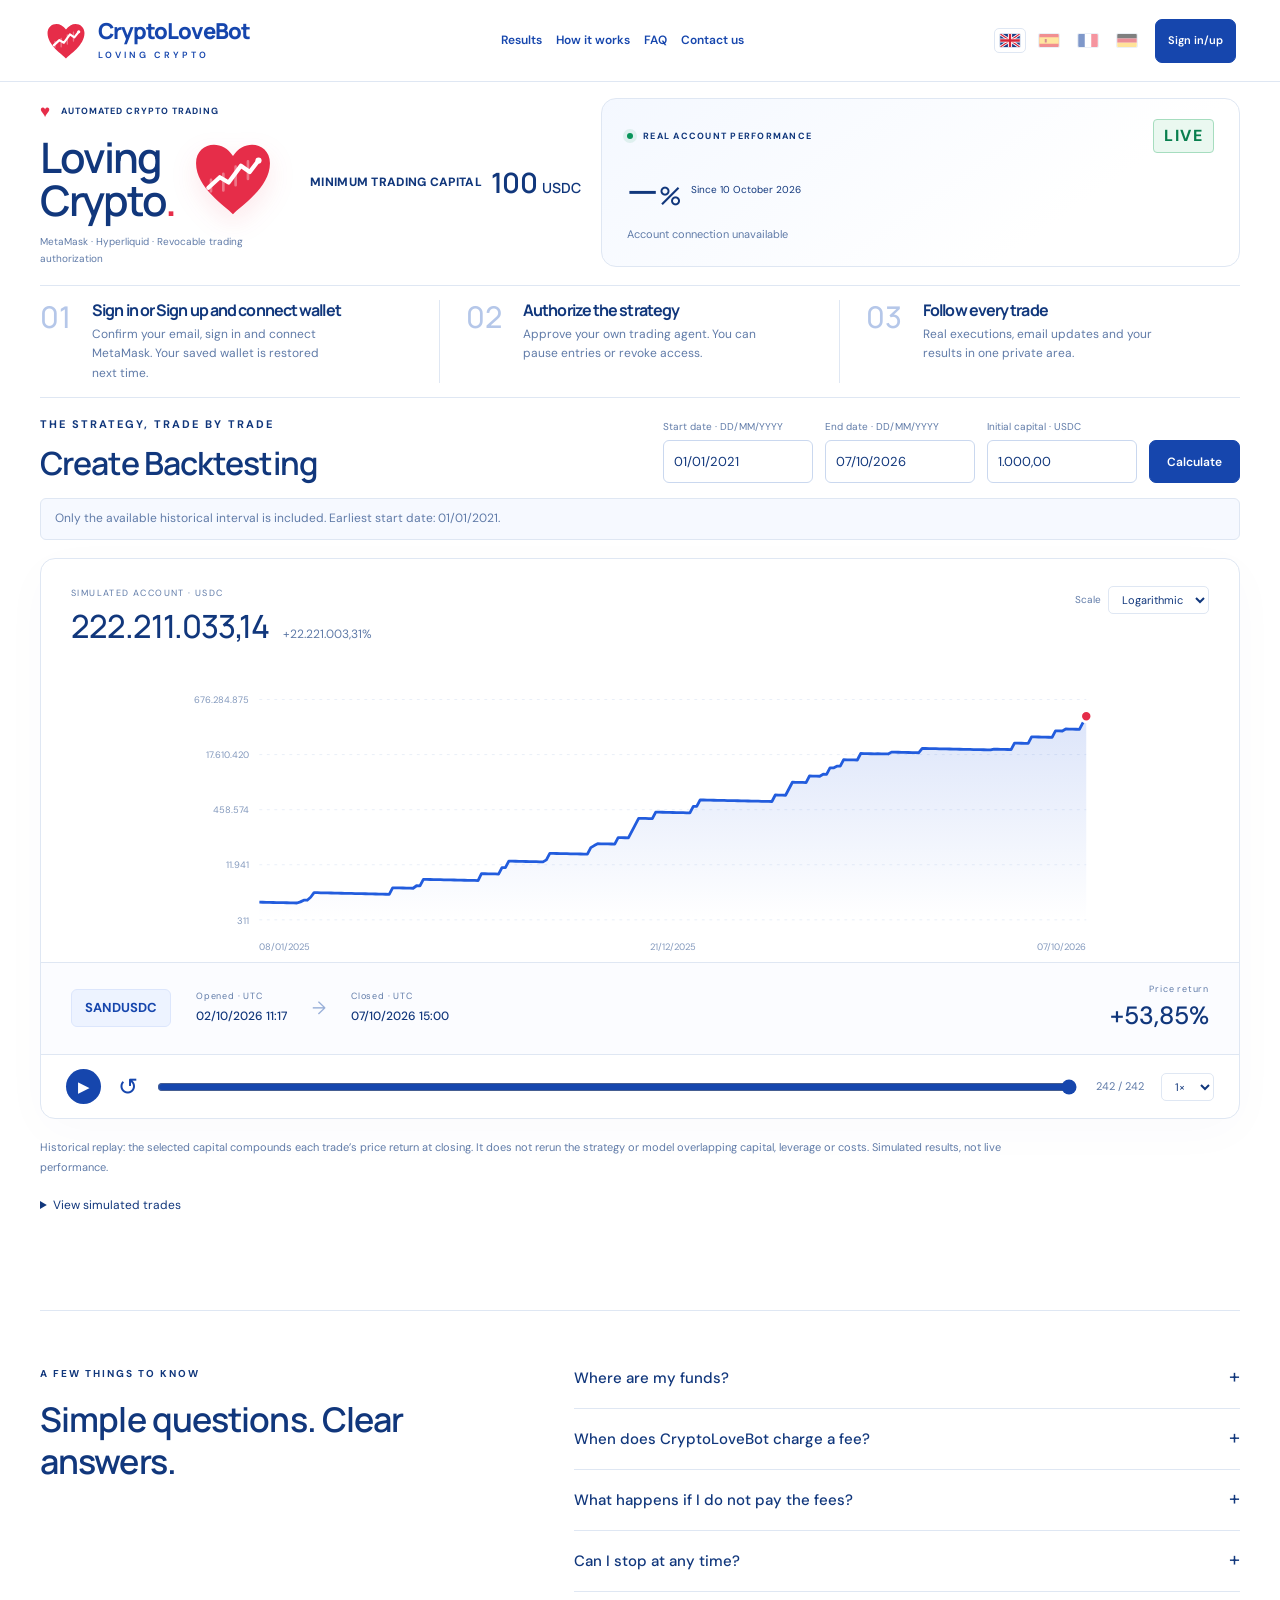
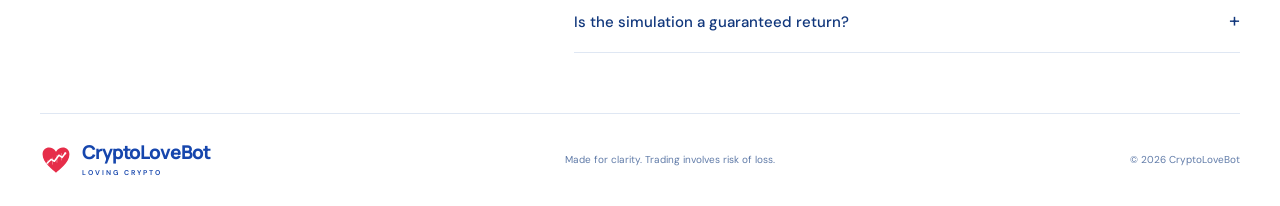
==== commit 5ab9fafb: "Add files via upload" ====
--- a/index.html
+++ b/index.html
@@ -16,7 +16,8 @@
 <section class="hero shell">
 <div class="hero-copy"><div class="eyebrow"><span class="tiny-heart">♥</span> <span data-i18n="automated">AUTOMATED CRYPTO TRADING</span></div>
 <h1><span>Loving<br>Crypto<span class="period">.</span></span><img class="living-heart" src="logo.svg" alt="Red heart with a stock chart"></h1>
-<p class="micro" data-i18n="metaNote">MetaMask · Hyperliquid · Revocable trading authorization</p><div class="minimum"><span data-i18n="minimum">MINIMUM TRADING CAPITAL</span><strong>100 <em>USDC</em></strong></div></div>
+<p class="micro" data-i18n="metaNote">MetaMask · Hyperliquid · Revocable trading authorization</p></div>
+<div class="minimum"><span data-i18n="minimum">MINIMUM TRADING CAPITAL</span><strong>100 <em>USDC</em></strong></div>
 <div class="hero-data"><article class="live-card"><div class="card-top"><span class="eyebrow"><i class="live-dot"></i><span data-i18n="realPerformance">REAL ACCOUNT PERFORMANCE</span></span><span class="live-tag">LIVE</span></div>
 <div class="live-readout" tabindex="0"><div id="liveReturn" class="live-number">—<span>%</span></div><p class="since" data-i18n="since">Since 10 October 2026</p>
 <a id="auditLink" class="text-link" hidden target="_blank" rel="noopener noreferrer"><span data-i18n="audit">Verify Real account on Hypurrscan</span> ↗</a>
--- a/style.css
+++ b/style.css
@@ -50,13 +50,40 @@
 .site-header{height:auto;min-height:100px;flex-wrap:wrap;padding-top:18px;padding-bottom:18px;gap:18px}
 .site-header nav{gap:22px;white-space:nowrap}.header-actions{gap:12px;flex-wrap:wrap;justify-content:flex-end;max-width:100%}
 .wallet-actions{display:flex}.header-actions .button{white-space:nowrap}.wallet-actions .button{gap:10px}
-.hero-copy .minimum{display:flex;align-items:center;justify-content:flex-start;gap:12px;white-space:nowrap;border:0;margin:22px 0 0;padding:0}
-.hero-copy .minimum>span{max-width:none;font-size:13px;letter-spacing:.6px;font-weight:800}
-.hero-copy .minimum strong{font-size:30px;letter-spacing:-.7px}.hero-copy .minimum em{font-size:15px}
+.hero>.minimum{display:flex;align-items:center;justify-content:flex-start;gap:12px;white-space:nowrap;border:0;margin:22px 0 0;padding:0}
+.hero>.minimum>span{max-width:none;font-size:13px;letter-spacing:.6px;font-weight:800}
+.hero>.minimum strong{font-size:30px;letter-spacing:-.7px}.hero>.minimum em{font-size:15px}
 .live-readout #auditLink{display:inline-flex;align-items:center;gap:10px;font-size:14px;line-height:1.4;font-weight:700}
 #deleteAccount{font-size:16px;font-weight:800;text-align:left}
-@media(max-width:1200px){.site-header nav{gap:16px;font-size:13px}.header-actions .button{padding:10px 13px;font-size:12px}.hero-copy .minimum{gap:9px}.hero-copy .minimum>span{font-size:11px}.hero-copy .minimum strong{font-size:27px}.hero-copy .minimum em{font-size:13px}}
-@media(max-width:800px){.site-header{padding-top:14px;padding-bottom:14px;min-height:83px;gap:12px}.site-header nav{display:flex;margin-left:auto}.site-header nav>a:not(#contactLink){display:none}.header-actions{margin-left:auto}.hero-copy .minimum>span{font-size:13px}.hero-copy .minimum strong{font-size:30px}.live-readout #auditLink{font-size:14px}}
-@media(max-width:570px){.site-header{gap:10px}.header-actions{width:100%;gap:8px}.hero-copy .minimum{gap:9px;margin-top:18px}.hero-copy .minimum>span{font-size:11px;letter-spacing:.3px}.hero-copy .minimum strong{font-size:26px}.hero-copy .minimum em{font-size:13px}.live-readout #auditLink{font-size:13px}}
-@media(max-width:360px){.hero-copy .minimum>span{font-size:10px;letter-spacing:0}.hero-copy .minimum{gap:7px}.hero-copy .minimum strong{font-size:23px}.hero-copy .minimum em{font-size:12px}.header-actions .button{font-size:11px;padding:9px 10px}}
+@media(max-width:1200px){.site-header nav{gap:16px;font-size:13px}.header-actions .button{padding:10px 13px;font-size:12px}.hero>.minimum{gap:9px}.hero>.minimum>span{font-size:11px}.hero>.minimum strong{font-size:27px}.hero>.minimum em{font-size:13px}}
+@media(max-width:800px){.site-header{padding-top:14px;padding-bottom:14px;min-height:83px;gap:12px}.site-header nav{display:flex;margin-left:auto}.site-header nav>a:not(#contactLink){display:none}.header-actions{margin-left:auto}.hero>.minimum>span{font-size:13px}.hero>.minimum strong{font-size:30px}.live-readout #auditLink{font-size:14px}}
+@media(max-width:570px){.site-header{gap:10px}.header-actions{width:100%;gap:8px}.hero>.minimum{gap:9px;margin-top:18px}.hero>.minimum>span{font-size:11px;letter-spacing:.3px}.hero>.minimum strong{font-size:26px}.hero>.minimum em{font-size:13px}.live-readout #auditLink{font-size:13px}}
+@media(max-width:360px){.hero>.minimum>span{font-size:10px;letter-spacing:0}.hero>.minimum{gap:7px}.hero>.minimum strong{font-size:23px}.hero>.minimum em{font-size:12px}.header-actions .button{font-size:11px;padding:9px 10px}}
 @media(max-width:800px){.live-readout{flex-wrap:wrap;overflow-x:visible;white-space:normal}.live-readout .since{white-space:nowrap}.live-readout #auditLink{flex-basis:100%;white-space:normal}.live-readout .micro{flex:1 0 100%;white-space:normal}}
+
+/* Center minimum capital and bring the backtesting heading into the first screen. */
+.hero>.minimum{margin:0;justify-content:center;align-self:center}
+@media(min-width:1151px){
+ .site-header{min-height:82px;padding-top:12px;padding-bottom:12px}
+ .hero{grid-template-columns:250px max-content minmax(0,1fr);gap:20px;padding:16px 0 18px;align-items:center}
+ .hero-copy{padding:0}.hero h1{font-size:42px;gap:14px;margin:10px 0}.hero .living-heart{width:88px;height:88px}
+ .hero-copy>.eyebrow{font-size:9px;letter-spacing:1px;white-space:nowrap}.hero-copy>.micro{font-size:10px;margin:8px 0 0}
+ .hero>.minimum{gap:9px}.hero>.minimum>span{font-size:12px;letter-spacing:.3px}.hero>.minimum strong{font-size:28px}.hero>.minimum em{font-size:14px}
+ .steps{padding:14px 0;margin-bottom:18px}.steps h2{margin-bottom:5px}.steps p{margin-bottom:0}
+}
+@media(min-width:801px) and (max-width:1150px){
+ .hero{grid-template-columns:minmax(0,1fr) minmax(0,1.25fr);gap:12px 24px;padding:14px 0 18px}
+ .hero-copy{grid-column:1;grid-row:1}.hero>.minimum{grid-column:1;grid-row:2;justify-content:flex-start}.hero-data{grid-column:2;grid-row:1 / 3;align-self:center}
+ .steps{padding:14px 0;margin-bottom:18px}
+}
+@media(min-width:1151px) and (max-height:600px){
+ .site-header{min-height:72px;padding-top:8px;padding-bottom:8px}
+ .hero{padding:8px 0}.hero h1{font-size:38px;margin:7px 0}.hero .living-heart{width:79px;height:79px}
+ .hero-copy>.micro{font-size:9px;margin-top:6px}.live-card{padding:16px 20px}
+ .steps{padding:10px 0;margin-bottom:8px}.steps p{font-size:11px;line-height:1.5;max-width:none}.steps h2{font-size:14px;line-height:1.3}
+ .simulation>.section-head .eyebrow{margin-bottom:4px}
+}
+@media(min-width:1151px) and (max-width:1350px){
+ .site-header{gap:12px}.site-header .brand{font-size:22px}.site-header nav{font-size:12px;gap:14px}.header-actions .button{font-size:11px;padding:10px 12px}
+ .live-readout{gap:10px;flex-wrap:wrap;white-space:normal;overflow-x:visible}.live-readout .live-number{font-size:40px}.live-readout .since{font-size:10px}.live-readout #auditLink{font-size:12px;white-space:normal;flex:0 1 auto}.live-readout .micro{white-space:normal;flex:1 0 100%}
+}
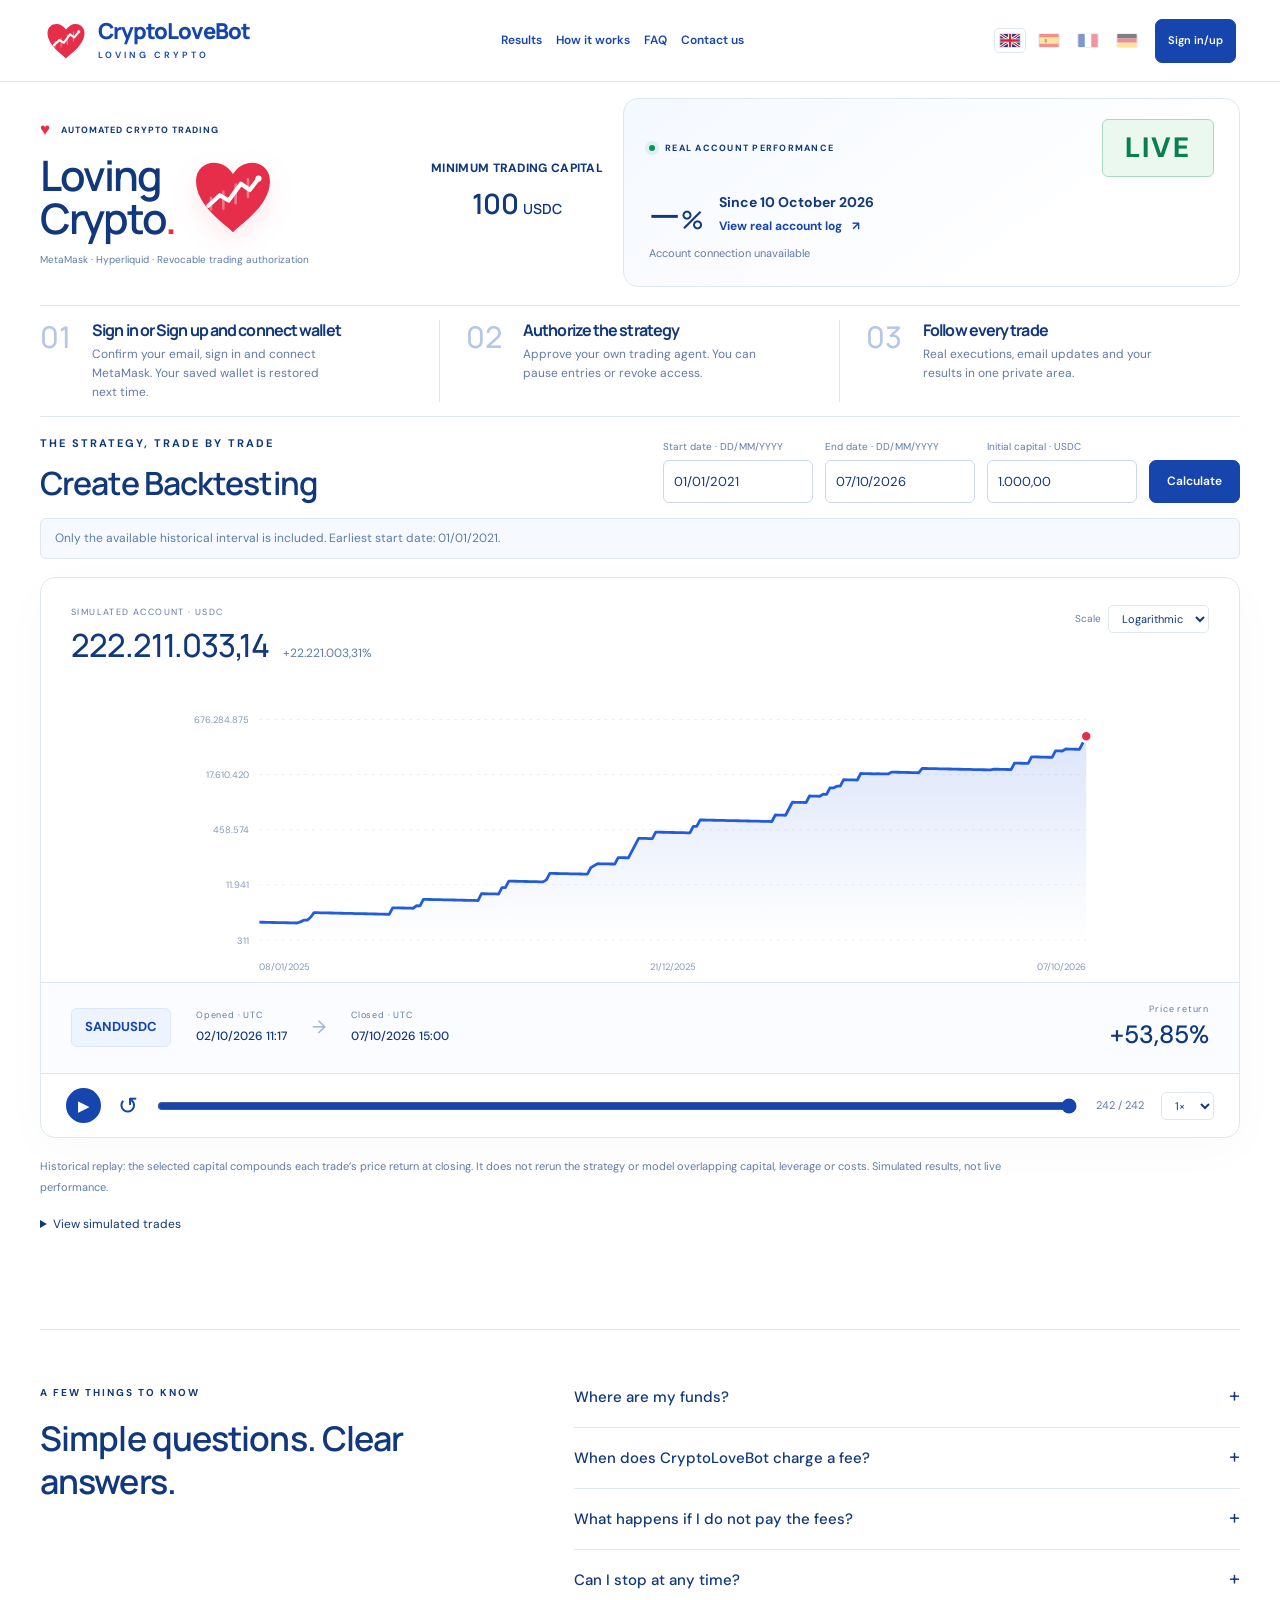
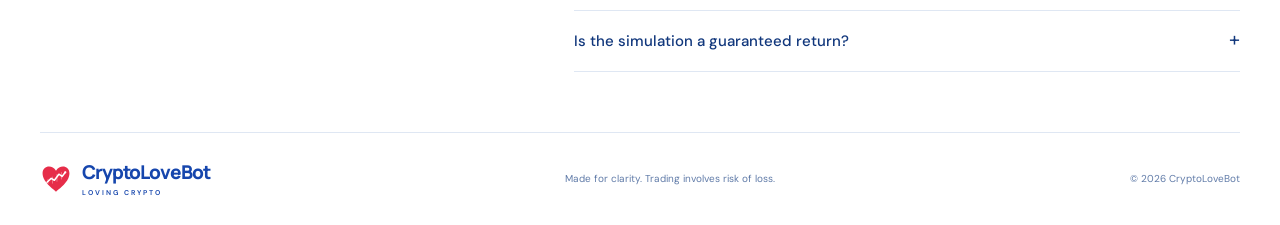
==== commit 43b67dd9: "Add files via upload" ====
--- a/index.html
+++ b/index.html
@@ -20,7 +20,7 @@
 <div class="minimum"><span data-i18n="minimum">MINIMUM TRADING CAPITAL</span><strong>100 <em>USDC</em></strong></div>
 <div class="hero-data"><article class="live-card"><div class="card-top"><span class="eyebrow"><i class="live-dot"></i><span data-i18n="realPerformance">REAL ACCOUNT PERFORMANCE</span></span><span class="live-tag">LIVE</span></div>
 <div class="live-readout" tabindex="0"><div id="liveReturn" class="live-number">—<span>%</span></div><p class="since" data-i18n="since">Since 10 October 2026</p>
-<a id="auditLink" class="text-link" hidden target="_blank" rel="noopener noreferrer"><span data-i18n="audit">Verify Real account on Hypurrscan</span> ↗</a>
+<a id="auditLink" class="text-link" hidden target="_blank" rel="noopener noreferrer"><span data-i18n="audit">View real account log</span> ↗</a>
 <p id="liveStatus" class="micro" aria-live="polite" data-i18n="awaiting">Connecting to account…</p></div>
 </article></div>
 </section>
--- a/style.css
+++ b/style.css
@@ -65,14 +65,14 @@
 .hero>.minimum{margin:0;justify-content:center;align-self:center}
 @media(min-width:1151px){
  .site-header{min-height:82px;padding-top:12px;padding-bottom:12px}
- .hero{grid-template-columns:250px max-content minmax(0,1fr);gap:20px;padding:16px 0 18px;align-items:center}
+ .hero{grid-template-columns:clamp(330px,29vw,400px) max-content minmax(0,1fr);gap:20px;padding:16px 0 18px;align-items:center}
  .hero-copy{padding:0}.hero h1{font-size:42px;gap:14px;margin:10px 0}.hero .living-heart{width:88px;height:88px}
  .hero-copy>.eyebrow{font-size:9px;letter-spacing:1px;white-space:nowrap}.hero-copy>.micro{font-size:10px;margin:8px 0 0}
  .hero>.minimum{gap:9px}.hero>.minimum>span{font-size:12px;letter-spacing:.3px}.hero>.minimum strong{font-size:28px}.hero>.minimum em{font-size:14px}
  .steps{padding:14px 0;margin-bottom:18px}.steps h2{margin-bottom:5px}.steps p{margin-bottom:0}
 }
 @media(min-width:801px) and (max-width:1150px){
- .hero{grid-template-columns:minmax(0,1fr) minmax(0,1.25fr);gap:12px 24px;padding:14px 0 18px}
+ .hero{grid-template-columns:minmax(0,1.1fr) minmax(0,1fr);gap:12px 24px;padding:14px 0 18px}
  .hero-copy{grid-column:1;grid-row:1}.hero>.minimum{grid-column:1;grid-row:2;justify-content:flex-start}.hero-data{grid-column:2;grid-row:1 / 3;align-self:center}
  .steps{padding:14px 0;margin-bottom:18px}
 }
@@ -87,3 +87,16 @@
  .site-header{gap:12px}.site-header .brand{font-size:22px}.site-header nav{font-size:12px;gap:14px}.header-actions .button{font-size:11px;padding:10px 12px}
  .live-readout{gap:10px;flex-wrap:wrap;white-space:normal;overflow-x:visible}.live-readout .live-number{font-size:40px}.live-readout .since{font-size:10px}.live-readout #auditLink{font-size:12px;white-space:normal;flex:0 1 auto}.live-readout .micro{white-space:normal;flex:1 0 100%}
 }
+
+/* Emphasize the start date and place the independent explorer immediately below it. */
+.live-readout{display:grid;grid-template-columns:max-content minmax(0,1fr);column-gap:16px;row-gap:5px;white-space:normal;overflow:visible}
+.live-readout .live-number{grid-column:1;grid-row:1 / span 2;align-self:center}
+.live-readout .since{grid-column:2;grid-row:1;align-self:end;font-size:14px;line-height:1.4;font-weight:700;white-space:normal}
+.live-readout #auditLink{grid-column:2;grid-row:2;align-self:start;justify-content:flex-start;min-width:0;white-space:normal;overflow-wrap:anywhere}
+.live-readout .micro{grid-column:1 / -1;grid-row:3;white-space:normal}
+@media(max-width:570px){.live-readout{column-gap:10px}.live-readout .since{font-size:13px}}
+
+/* Stack the minimum amount below its label and emphasize live performance. */
+.hero>.minimum{flex-direction:column;align-items:center;gap:3px;text-align:center}
+.live-tag{display:inline-flex;align-items:center;justify-content:center;flex-shrink:0;min-width:112px;min-height:58px;padding:10px 16px;font-size:28px;line-height:1.1;font-weight:800;letter-spacing:1.8px;border-radius:6px}
+.card-top>.eyebrow{min-width:0;white-space:normal}.card-top .live-dot{flex-shrink:0}
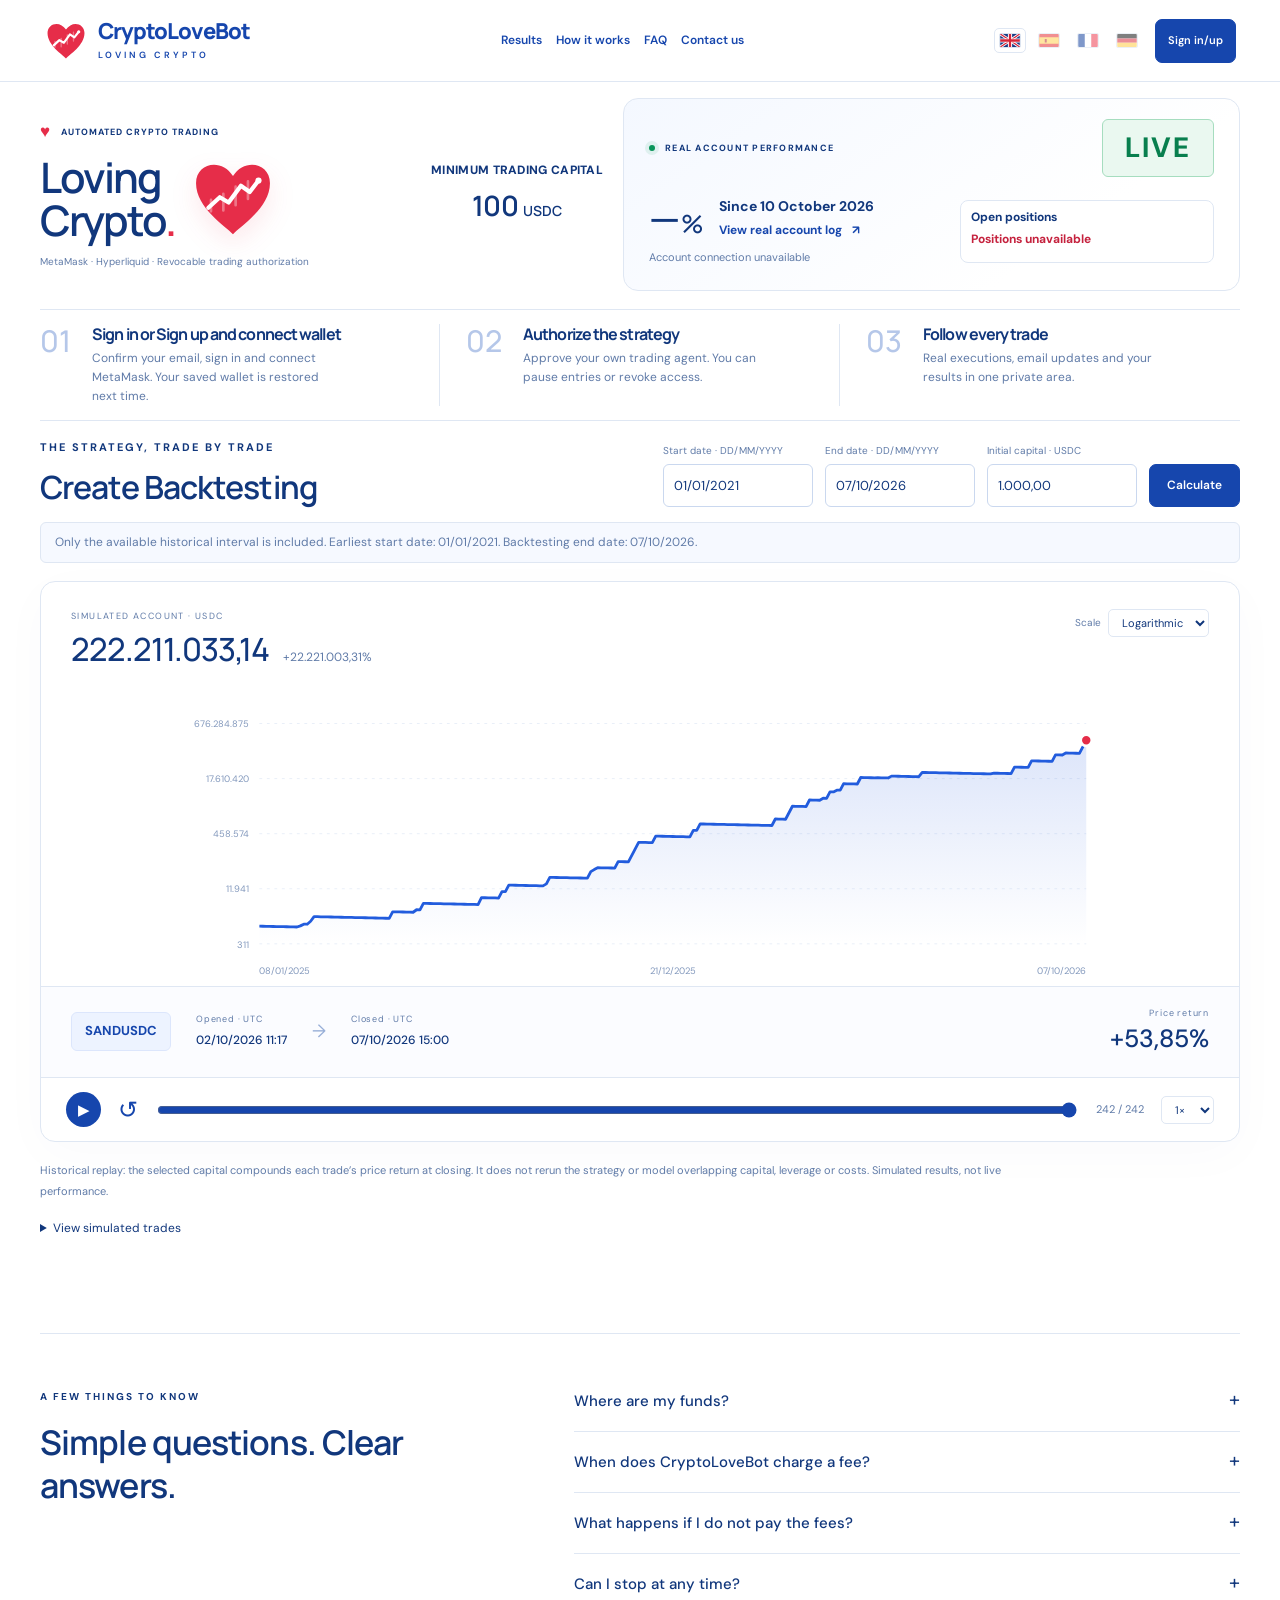
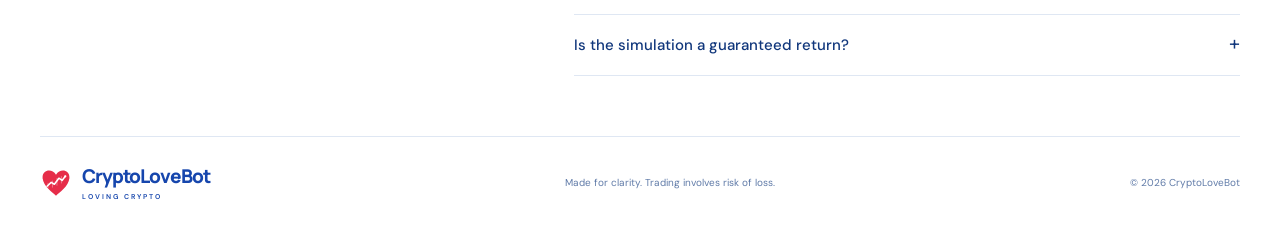
==== commit f177ca4f: "Add files via upload" ====
--- a/index.html
+++ b/index.html
@@ -19,9 +19,15 @@
 <p class="micro" data-i18n="metaNote">MetaMask · Hyperliquid · Revocable trading authorization</p></div>
 <div class="minimum"><span data-i18n="minimum">MINIMUM TRADING CAPITAL</span><strong>100 <em>USDC</em></strong></div>
 <div class="hero-data"><article class="live-card"><div class="card-top"><span class="eyebrow"><i class="live-dot"></i><span data-i18n="realPerformance">REAL ACCOUNT PERFORMANCE</span></span><span class="live-tag">LIVE</span></div>
-<div class="live-readout" tabindex="0"><div id="liveReturn" class="live-number">—<span>%</span></div><p class="since" data-i18n="since">Since 10 October 2026</p>
+<div class="live-account-body"><div class="live-readout" tabindex="0"><div id="liveReturn" class="live-number">—<span>%</span></div><p class="since" data-i18n="since">Since 10 October 2026</p>
 <a id="auditLink" class="text-link" hidden target="_blank" rel="noopener noreferrer"><span data-i18n="audit">View real account log</span> ↗</a>
 <p id="liveStatus" class="micro" aria-live="polite" data-i18n="awaiting">Connecting to account…</p></div>
+<section class="live-positions" aria-labelledby="openPositionsTitle">
+<h3 id="openPositionsTitle" data-i18n="openPositionsTitle">Open positions</h3>
+<p id="openPositionsStatus" class="positions-status" role="status" data-i18n="positionsLoading">Loading positions…</p>
+<div id="openPositionsScroll" class="positions-scroll" tabindex="0" role="region" aria-labelledby="openPositionsTitle" hidden>
+<table><thead><tr><th scope="col" data-i18n="positionsCoin">Coin</th><th scope="col" data-i18n="positionsOpened">Opened · Madrid</th><th scope="col" data-i18n="positionsReturn">PnL %</th></tr></thead><tbody id="openPositionsRows"></tbody></table>
+</div></section></div>
 </article></div>
 </section>
 <section id="how" class="steps shell" aria-label="How it works"><article><span class="step-no">01</span><div><h2 data-i18n="step1">Sign in or Sign up and connect wallet</h2><p data-i18n="step1Text">Create your account, confirm your email and connect MetaMask.</p></div></article><article><span class="step-no">02</span><div><h2 data-i18n="step2">Authorize the strategy</h2><p data-i18n="step2Text">Approve your own trading agent. You can pause entries or revoke access.</p></div></article><article><span class="step-no">03</span><div><h2 data-i18n="step3">Follow every trade</h2><p data-i18n="step3Text">Real executions, email updates and your results in one private area.</p></div></article></section>
--- a/style.css
+++ b/style.css
@@ -100,3 +100,23 @@
 .hero>.minimum{flex-direction:column;align-items:center;gap:3px;text-align:center}
 .live-tag{display:inline-flex;align-items:center;justify-content:center;flex-shrink:0;min-width:112px;min-height:58px;padding:10px 16px;font-size:28px;line-height:1.1;font-weight:800;letter-spacing:1.8px;border-radius:6px}
 .card-top>.eyebrow{min-width:0;white-space:normal}.card-top .live-dot{flex-shrink:0}
+
+/* Public master account: compact scrollable positions beside the live return. */
+.live-account-body{display:flex;align-items:center;flex-wrap:wrap;gap:16px;margin-top:16px}
+.live-account-body>.live-readout{flex:1 1 290px;min-width:0;margin:0}
+.live-positions{flex:1 1 250px;min-width:0;border:1px solid var(--line);border-radius:8px;padding:8px 10px;background:#fff}
+.live-positions h3{font-size:12px;line-height:1.35;margin:0 0 5px;font-weight:700;letter-spacing:0}
+.positions-status{font-size:12px;line-height:1.4;margin:6px 0;color:var(--muted)}
+.positions-status.positions-empty,.positions-status.positions-error{color:#c5223e;font-weight:700}
+.positions-status.positions-warning{color:#946000}
+.positions-scroll{max-height:112px;overflow:auto;overscroll-behavior:contain;scrollbar-gutter:stable;scrollbar-width:thin}
+.live-positions table{width:100%;font-size:11px;white-space:nowrap}
+.live-positions th{position:sticky;top:0;z-index:1;background:#fff;padding:3px 6px 5px;font-size:10px;color:var(--muted);font-weight:600}
+.live-positions td{padding:5px 6px;line-height:1.25;vertical-align:middle;font-variant-numeric:tabular-nums}
+.live-positions th:first-child,.live-positions td:first-child{padding-left:0}
+.live-positions th:last-child,.live-positions td:last-child{text-align:right;padding-right:0}
+.live-positions td:first-child{font-weight:700}
+.live-positions td small{display:block;margin-top:2px;font-size:9px;font-weight:400;line-height:1.2}
+.live-positions .position-positive{color:#087b4a;font-weight:700}
+.live-positions .position-negative{color:#c5223e;font-weight:700}
+@media(max-width:570px){.live-account-body{gap:12px}.live-positions{flex-basis:100%}.positions-scroll{max-height:140px}}
